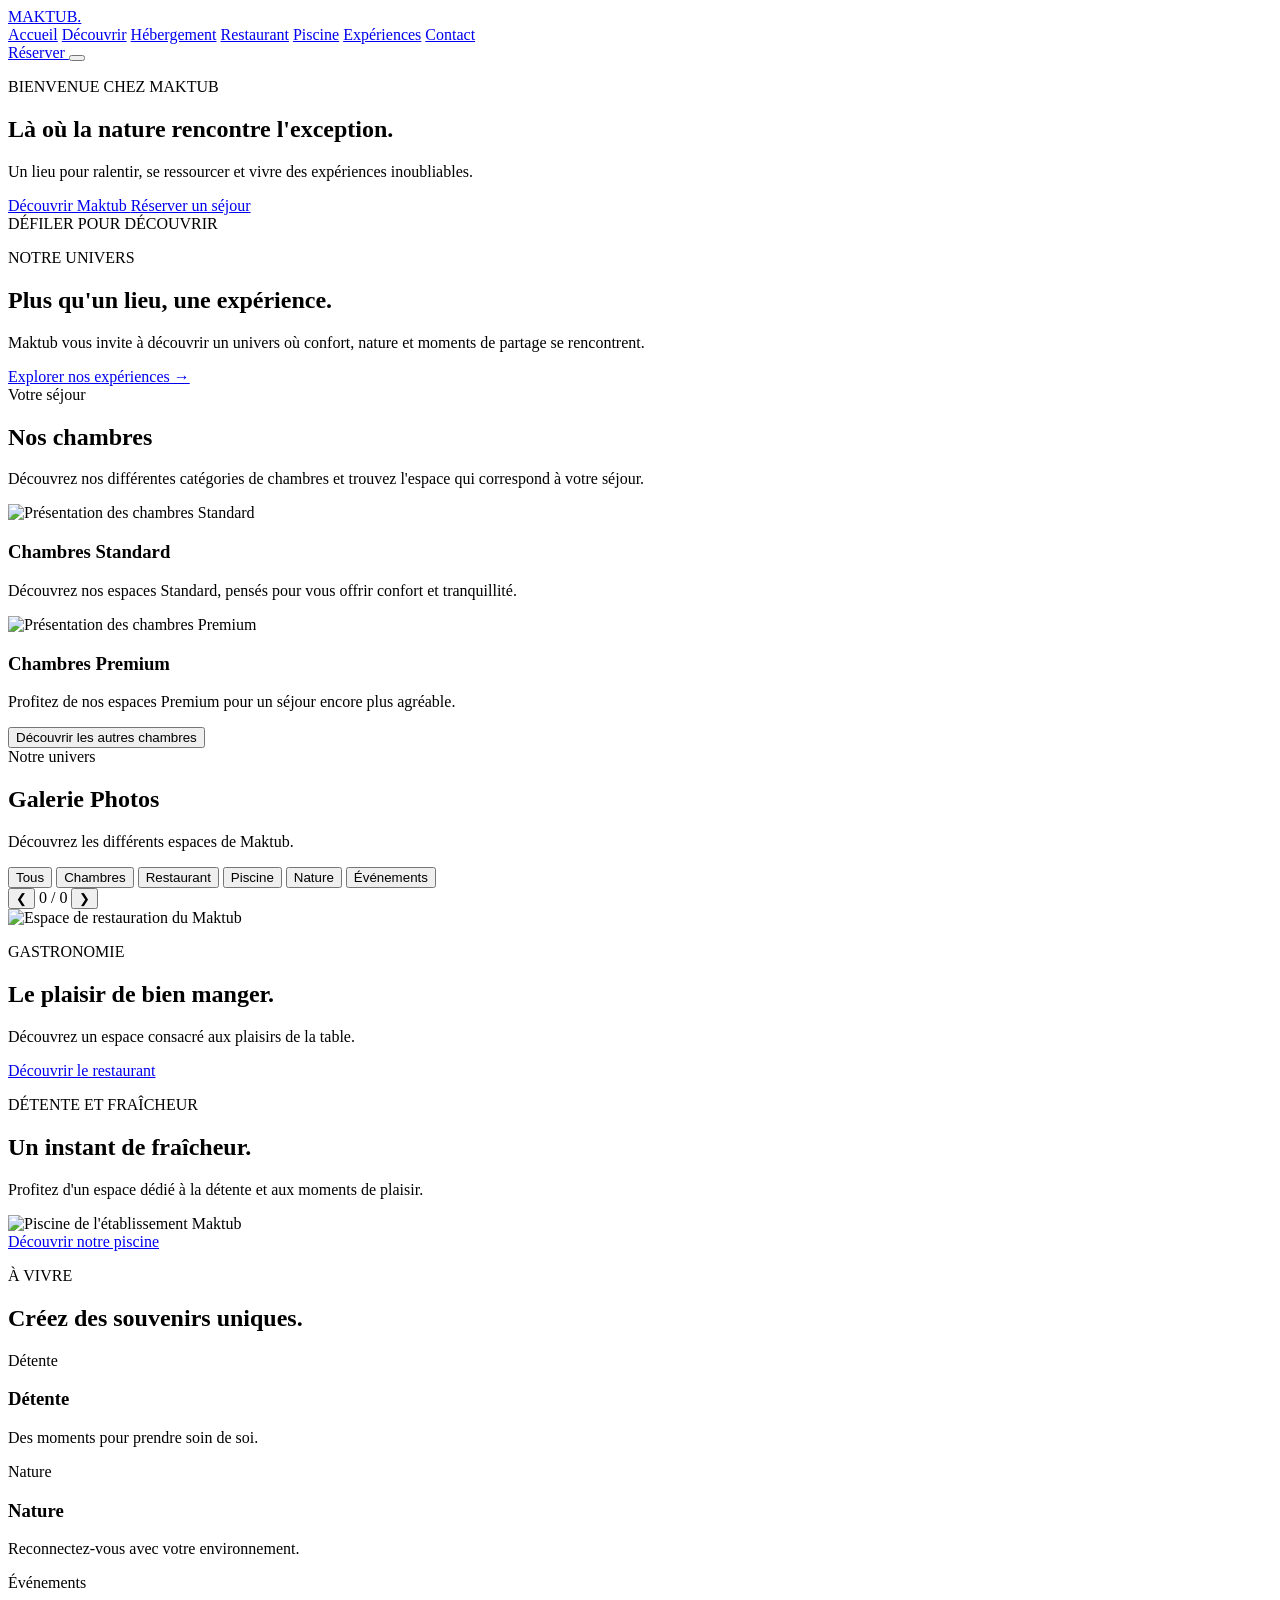
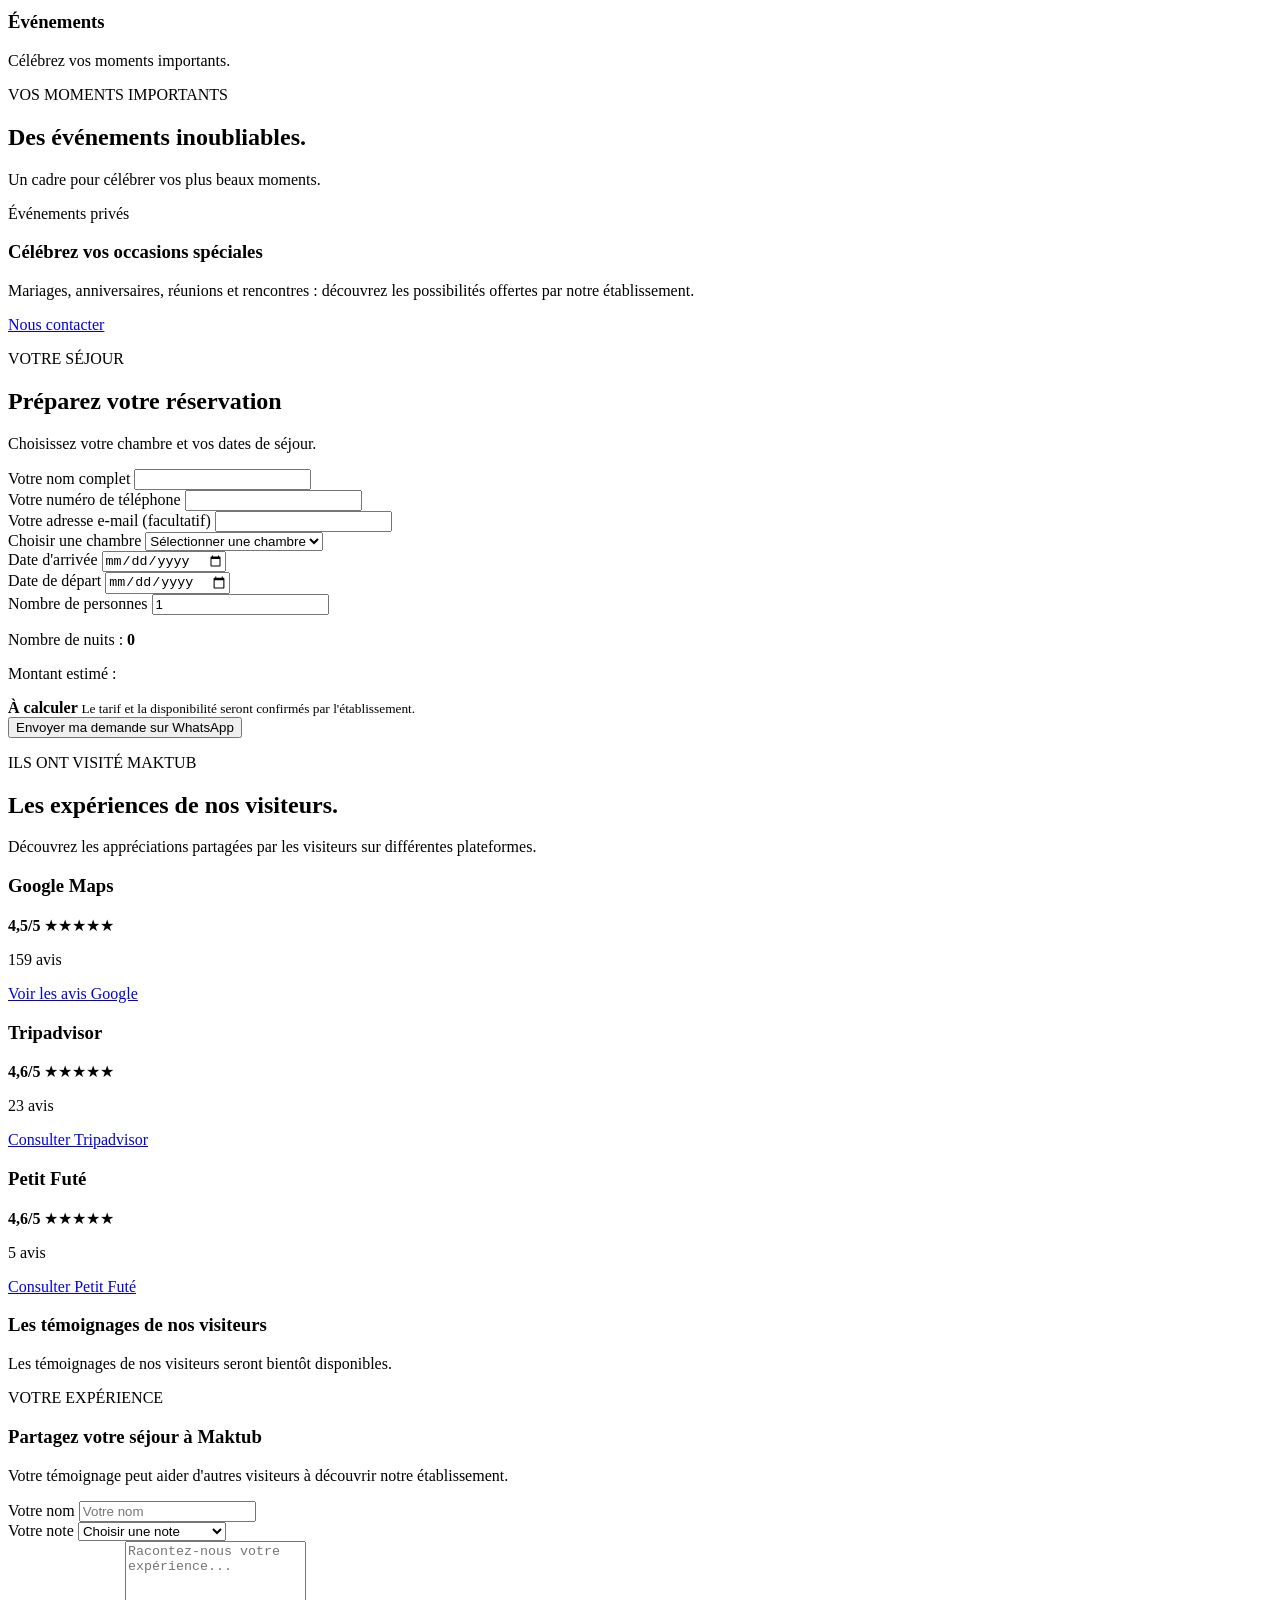
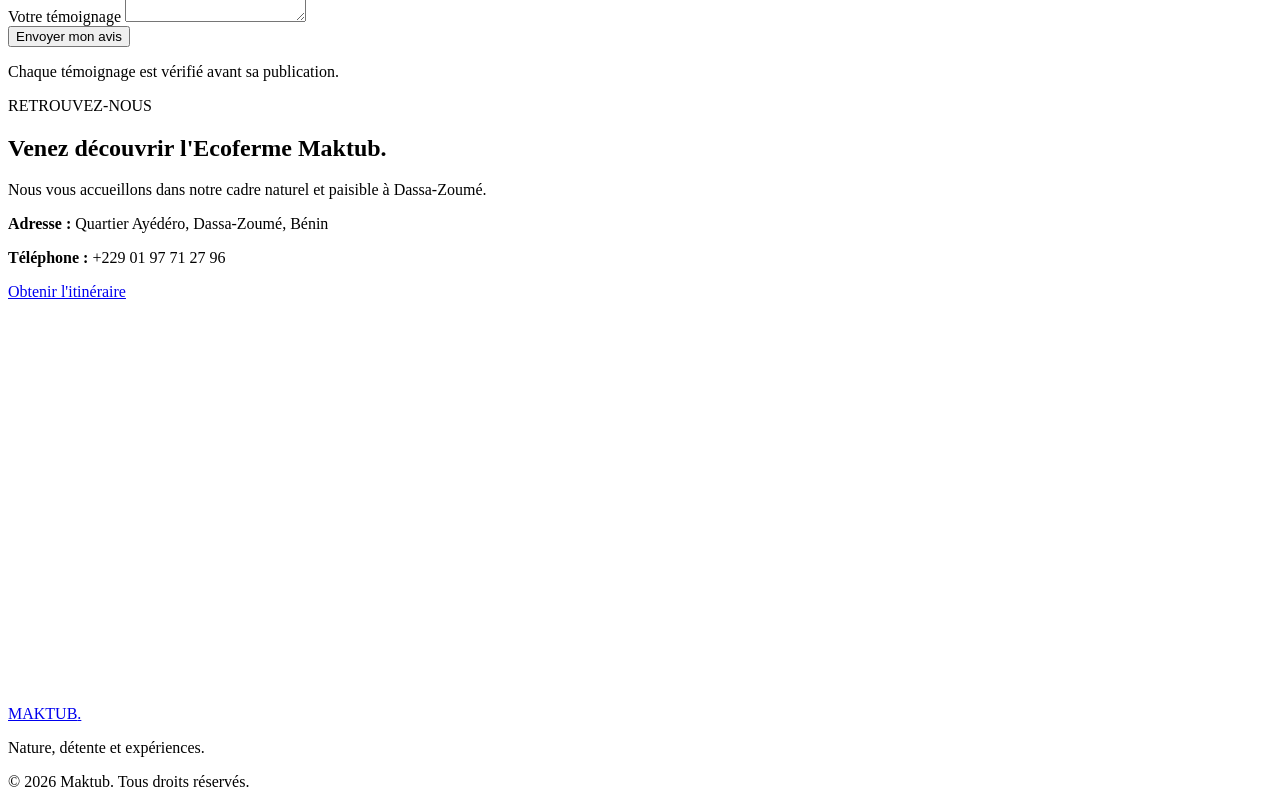
==== index.html @ 21d33691 "Add files via upload" ====
<!DOCTYPE html>
<html lang="fr">

<head>
  <meta charset="UTF-8">
  <meta name="viewport" content="width=device-width, initial-scale=1.0">
  <meta name="google-site-verification" content="osPnEaecvR5j8atf2wfzJlRC3QeCz09zNyKlK0pbpIU" />

   
<meta name="description" content="Découvrez Ecoferme Maktub chez Armand à Dassa-Zoumè au Bénin. Un lieu de nature, de détente et d'expériences.">


  <meta name="theme-color" content="#10251d">

  <meta name="robots" content="index, follow">

  
<title>Ecoferme Maktub chez Armand à Dassa-Zoumè | Nature et détente</title>


  <!-- GOOGLE FONTS -->

  <link rel="preconnect" href="https://fonts.googleapis.com">
  <link rel="preconnect" href="https://fonts.gstatic.com" crossorigin>

  <link
    href="https://fonts.googleapis.com/css2?family=DM+Sans:wght@400;500;600;700&family=Playfair+Display:wght@400;500;600;700&display=swap"
    rel="stylesheet"
  >

  <!-- CSS -->

  <link rel="stylesheet" href="css/style.css">

</head>

<body>

  <!-- =====================================
       HEADER
  ====================================== -->

  <header class="header">

    <div class="container header-container">

      <a href="#accueil" class="logo" aria-label="Maktub, accueil">
       MAKTUB<span>.</span>
      </a>

      <nav
        class="navigation"
        id="navigation"
        aria-label="Navigation principale"
      >

        <a href="#accueil">Accueil</a>
        <a href="#decouvrir">Découvrir</a>
        <a href="#hebergement">Hébergement</a>
        <a href="#restaurant">Restaurant</a>
        <a href="#piscine">Piscine</a>
        <a href="#experiences">Expériences</a>
        <a href="#contact">Contact</a>

      </nav>

      <a href="#reservation" class="header-cta">
        Réserver
      </a>

      <button
        class="menu-toggle"
        type="button"
        aria-label="Ouvrir le menu"
        aria-expanded="false"
        aria-controls="navigation"
      >

        <span></span>
        <span></span>
        <span></span>

      </button>

    </div>

  </header>


  <!-- =====================================
       CONTENU PRINCIPAL
  ====================================== -->

  <main>

    <!-- HERO -->

    <section class="hero" id="accueil">

      <div class="hero-content">

        <p class="eyebrow">
          BIENVENUE CHEZ MAKTUB
        </p>

        <h1>
          Là où la nature
          <span>rencontre l'exception.</span>
        </h1>

        <p class="hero-description">
          Un lieu pour ralentir, se ressourcer
          et vivre des expériences inoubliables.
        </p>

        <div class="hero-actions">

          <a href="#decouvrir" class="btn btn-primary">
            Découvrir Maktub
          </a>

          <a href="#reservation" class="btn btn-outline">
            Réserver un séjour
          </a>

        </div>

      </div>

      <div class="hero-scroll">
        DÉFILER POUR DÉCOUVRIR
      </div>

    </section>


    <!-- INTRODUCTION -->

    <section class="intro section-padding" id="decouvrir">

      <div class="container intro-grid">

        <div class="section-heading">

          <p class="eyebrow">NOTRE UNIVERS</p>

          <h2>
            Plus qu'un lieu,
            <span>une expérience.</span>
          </h2>

        </div>

        <div class="intro-text">

          <p>
            Maktub vous invite à découvrir
            un univers où confort, nature
            et moments de partage se rencontrent.
          </p>

          <a href="#experiences" class="text-link">
            Explorer nos expériences →
          </a>

        </div>

      </div>

    </section>


    <!-- =====================================
         HÉBERGEMENT
    ====================================== -->

   
<section
  class="accommodation section"
  id="hebergement"
  data-module="hebergement"
>

  <div class="section-heading">

    <span class="section-subtitle">Votre séjour</span>

    <h2>Nos chambres</h2>

    <p>
      Découvrez nos différentes catégories de chambres
      et trouvez l'espace qui correspond à votre séjour.
    </p>

  </div>

  <!-- Présentation des deux catégories principales -->

  <div class="room-categories-intro">

    <article class="room-category-card">

      <img
        src="images/rooms/chambre-standard.jpg"
        alt="Présentation des chambres Standard"
        loading="lazy"
      >

      <div class="room-category-card-content">
        <h3>Chambres Standard</h3>

        <p>
          Découvrez nos espaces Standard,
          pensés pour vous offrir confort et tranquillité.
        </p>
      </div>

    </article>

    <article class="room-category-card">

      <img
        src="images/rooms/chambre-premium.jpg"
        alt="Présentation des chambres Premium"
        loading="lazy"
      >

      <div class="room-category-card-content">
        <h3>Chambres Premium</h3>

        <p>
          Profitez de nos espaces Premium
          pour un séjour encore plus agréable.
        </p>
      </div>

    </article>

  </div>

  <!-- Bouton pour découvrir les véritables chambres -->

  <div class="room-discover-action">

    <button
      type="button"
      class="room-button"
      id="discover-rooms"
    >
      Découvrir les autres chambres
    </button>

  </div>

  <!-- Catalogue des véritables chambres -->

  <div
    class="rooms-grid"
    id="rooms-container"
    hidden
  ></div>

  <!-- Détails de la chambre sélectionnée -->

  <div
    class="room-detail"
    id="room-detail"
    hidden
  >

    <button
      type="button"
      class="detail-close"
      id="close-room-detail"
      aria-label="Fermer les détails de la chambre"
    >
      Fermer ✕
    </button>

    <div id="room-detail-content"></div>

  </div>

</section>

    <!-- =====================================
         GALERIE
    ====================================== -->

    <section
      class="gallery-section"
      id="galerie"
      data-module="galerie"
    >

      <div class="section-heading">

        <span class="section-subtitle">Notre univers</span>

        <h2>Galerie Photos</h2>

        <p>
          Découvrez les différents espaces de Maktub.
        </p>

      </div>

      <!-- Filtres -->

      <div
        class="gallery-filters"
        id="gallery-filters"
        aria-label="Filtrer les photos"
      >

        <button
          type="button"
          class="filter-button active"
          data-filter="Tous"
          aria-pressed="true"
        >
          Tous
        </button>

        <button
          type="button"
          class="filter-button"
          data-filter="Hébergement"
          aria-pressed="false"
        >
          Chambres
        </button>

        <button
          type="button"
          class="filter-button"
          data-filter="Restaurant"
          aria-pressed="false"
        >
          Restaurant
        </button>

        <button
          type="button"
          class="filter-button"
          data-filter="Piscine"
          aria-pressed="false"
        >
          Piscine
        </button>

        <button
          type="button"
          class="filter-button"
          data-filter="Nature"
          aria-pressed="false"
        >
          Nature
        </button>

        <button
          type="button"
          class="filter-button"
          data-filter="Événements"
          aria-pressed="false"
        >
          Événements
        </button>

      </div>

      <!-- Navigation de la galerie -->

      <div class="gallery-navigation">

        <button
          type="button"
          id="gallery-prev"
          aria-label="Photos précédentes"
        >
          &#10094;
        </button>

        <span id="gallery-counter" aria-live="polite">
          0 / 0
        </span>

        <button
          type="button"
          id="gallery-next"
          aria-label="Photos suivantes"
        >
          &#10095;
        </button>

      </div>

      <!-- Photos générées par JavaScript -->

      <div
        class="gallery-grid"
        id="gallery-container"
      ></div>

    </section>


    <!-- =====================================
         LIGHTBOX
    ====================================== -->

    <div
      class="gallery-lightbox"
      id="gallery-lightbox"
      role="dialog"
      aria-modal="true"
      aria-label="Agrandissement de la photo"
      hidden
    >

      <button
        type="button"
        class="lightbox-close"
        id="lightbox-close"
        aria-label="Fermer"
      >
        &times;
      </button>

      <button
        type="button"
        class="lightbox-arrow previous"
        id="lightbox-prev"
        aria-label="Photo précédente"
      >
        &#10094;
      </button>

      <img
        id="lightbox-image"
        src=""
        alt=""
      >

      <button
        type="button"
        class="lightbox-arrow next"
        id="lightbox-next"
        aria-label="Photo suivante"
      >
        &#10095;
      </button>

      <p id="lightbox-counter" aria-live="polite"></p>

    </div>


    <!-- =====================================
         RESTAURANT
    ====================================== -->

    
<section
  class="restaurant-section section-padding"
  id="restaurant"
  data-module="restaurant"
>
  <div class="container restaurant-grid">

    <div class="restaurant-visual">
      <img
        src="images/gallery/restaurant.jpg"
        alt="Espace de restauration du Maktub"
        loading="lazy"
      >
    </div>

    <div class="restaurant-content">

      <p class="eyebrow">GASTRONOMIE</p>

      <h2>
        Le plaisir
        <span>de bien manger.</span>
      </h2>

      <p>
        Découvrez un espace consacré
        aux plaisirs de la table.
      </p>

      <a href="restaurant.html" class="btn btn-primary">
  Découvrir le restaurant
</a>

    </div>

  </div>
</section>


    <!-- =====================================
         PISCINE
    ====================================== -->


<section
  class="pool-section section-padding"
  id="piscine"
  data-module="piscine"
>

  <div class="container">

    <div class="pool-header">

      <p class="eyebrow">DÉTENTE ET FRAÎCHEUR</p>

      <h2>
        Un instant de
        <span>fraîcheur.</span>
      </h2>

      <p>
        Profitez d'un espace dédié à la détente
        et aux moments de plaisir.
      </p>

    </div>

    <div class="pool-gallery">

      <div class="pool-main-image">
        <!--images piscine-->
        <img
          src=""
          alt="Piscine de l'établissement Maktub"
          loading="lazy"
        >
      </div>

      <!-- Les prochaines photos seront ajoutées ici -->

    </div>

    <div class="pool-footer">

      <a href="#piscine" class="btn btn-primary" id="open-pool-gallery">
  Découvrir notre piscine
</a>

    </div>

  </div>

</section>

    <!-- =====================================
         EXPÉRIENCES
    ====================================== -->

    <section
      class="experiences-section section-padding"
      id="experiences"
      data-module="experiences"
    >

      <div class="container">

        <div class="section-heading center">

          <p class="eyebrow">À VIVRE</p>

          <h2>
            Créez des souvenirs
            <span>uniques.</span>
          </h2>

        </div>

        <div class="experience-grid">

          <article class="experience-card">

            <div class="image-placeholder">
              Détente
            </div>

            <h3>Détente</h3>

            <p>
              Des moments pour prendre soin de soi.
            </p>

          </article>

          <article class="experience-card">

            <div class="image-placeholder">
              Nature
            </div>

            <h3>Nature</h3>

            <p>
              Reconnectez-vous avec votre environnement.
            </p>

          </article>

          <article class="experience-card">

            <div class="image-placeholder">
              Événements
            </div>

            <h3>Événements</h3>

            <p>
              Célébrez vos moments importants.
            </p>

          </article>

        </div>

      </div>

    </section>


    <!-- =====================================
         ÉVÉNEMENTS
    ====================================== -->

    <section
      class="events-section section-padding"
      id="evenements"
      data-module="evenements"
    >

      <div class="container">

        <div class="section-heading center">

          <p class="eyebrow">VOS MOMENTS IMPORTANTS</p>

          <h2>
            Des événements
            <span>inoubliables.</span>
          </h2>

          <p>
            Un cadre pour célébrer vos plus beaux moments.
          </p>

        </div>

        <div class="events-content">

          <div class="image-placeholder">
            Événements privés
          </div>

          <div>

            <h3>Célébrez vos occasions spéciales</h3>

            <p>
              Mariages, anniversaires, réunions et rencontres :
              découvrez les possibilités offertes par notre établissement.
            </p>

            <a href="#contact" class="btn btn-primary">
              Nous contacter
            </a>

          </div>

        </div>

      </div>

    </section>


    <!-- =====================================
         RÉSERVATION
    ====================================== -->

    <section
      class="reservation-section section-padding"
      id="reservation"
    >

      <div class="container">

        <div class="section-heading center">

          <p class="eyebrow">VOTRE SÉJOUR</p>

          <h2>Préparez votre réservation</h2>

          <p>
            Choisissez votre chambre et vos dates de séjour.
          </p>

        </div>

        <form id="reservation-form">

          <div class="form-group">

            <label for="client-name">
              Votre nom complet
            </label>

            <input
              type="text"
              id="client-name"
              name="client-name"
              autocomplete="name"
              required
            >

          </div>

          <div class="form-group">

            <label for="client-phone">
              Votre numéro de téléphone
            </label>

            <input
              type="tel"
              id="client-phone"
              name="client-phone"
              autocomplete="tel"
              required
            >

          </div>

          <div class="form-group">

            <label for="client-email">
              Votre adresse e-mail (facultatif)
            </label>

            <input
              type="email"
              id="client-email"
              name="client-email"
              autocomplete="email"
            >

          </div>

          <div class="form-group">

            <label for="reservation-room">
              Choisir une chambre
            </label>

            <select
              id="reservation-room"
              name="reservation-room"
              required
            >

              <option value="">
                Sélectionner une chambre
              </option>

            </select>

          </div>

          <div class="reservation-dates">

            <div class="form-group">

              <label for="checkin">
                Date d'arrivée
              </label>

              <input
                type="date"
                id="checkin"
                name="checkin"
                required
              >

            </div>

            <div class="form-group">

              <label for="checkout">
                Date de départ
              </label>

              <input
                type="date"
                id="checkout"
                name="checkout"
                required
              >

            </div>

          </div>

          <div class="form-group">

            <label for="guests">
              Nombre de personnes
            </label>

            <input
              type="number"
              id="guests"
              name="guests"
              min="1"
              value="1"
              required
            >

          </div>

          <!-- RÉSUMÉ DE LA RÉSERVATION -->

          <div class="reservation-summary">

            <p>
              Nombre de nuits :
              <strong id="night-count">0</strong>
            </p>

            <p>Montant estimé :</p>

            <strong id="estimated-price">
              À calculer
            </strong>

            <small>
              Le tarif et la disponibilité seront confirmés
              par l'établissement.
            </small>

          </div>

          <button
            type="submit"
            class="reservation-submit"
          >
            Envoyer ma demande sur WhatsApp
          </button>

          <p
            id="reservation-message"
            role="status"
            aria-live="polite"
          ></p>

        </form>

      </div>

    </section>
    
<!-- =====================================
     AVIS DES VISITEURS
===================================== -->

<section class="reviews-section section-padding" id="avis">
  <div class="container">

    <div class="reviews-heading">
      <p class="eyebrow">ILS ONT VISITÉ MAKTUB</p>

      <h2>
        Les expériences de
        <span>nos visiteurs.</span>
      </h2>

      <p>
        Découvrez les appréciations partagées
        par les visiteurs sur différentes plateformes.
      </p>
    </div>

    <div class="reviews-platforms">

      <!-- GOOGLE MAPS -->
      <article class="review-platform">
        <h3>Google Maps</h3>

        <p class="review-rating">
          <strong>4,5/5</strong>
          <span>★★★★★</span>
        </p>

        <p>159 avis</p>

        <a
          href="https://maps.app.goo.gl/PZ7i32juDGCj7pwt6"
          target="_blank"
          rel="noopener noreferrer"
          class="review-link"
        >
          Voir les avis Google
        </a>
      </article>

      <!-- TRIPADVISOR -->
      <article class="review-platform">
        <h3>Tripadvisor</h3>

        <p class="review-rating">
          <strong>4,6/5</strong>
          <span>★★★★★</span>
        </p>

        <p>23 avis</p>

        <a
          href="https://www.tripadvisor.com/"
          target="_blank"
          rel="noopener noreferrer"
          class="review-link"
        >
          Consulter Tripadvisor
        </a>
      </article>

      <!-- PETIT FUTE -->
      <article class="review-platform">
        <h3>Petit Futé</h3>

        <p class="review-rating">
          <strong>4,6/5</strong>
          <span>★★★★★</span>
        </p>

        <p>5 avis</p>

        <a
          href="https://www.petitfute.com/"
          target="_blank"
          rel="noopener noreferrer"
          class="review-link"
        >
          Consulter Petit Futé
        </a>
      </article>

    </div>
        <!-- TÉMOIGNAGES APPROUVÉS -->
    <div class="approved-reviews-section">
      
      <h3>Les témoignages de nos visiteurs</h3>
      
      <div id="approved-reviews">
        <p class="reviews-empty">
          Les témoignages de nos visiteurs seront bientôt disponibles.
        </p>
      </div>
    </div>

  </div>
</section>

<!-- FORMULAIRE DE DEPOT D'AVIS -->

<div class="review-form-wrapper">

  <div class="review-form-heading">
    <p class="eyebrow">VOTRE EXPÉRIENCE</p>

    <h3>Partagez votre séjour à Maktub</h3>

    <p>
      Votre témoignage peut aider d'autres visiteurs
      à découvrir notre établissement.
    </p>
  </div>

  <!--
    Formulaire d'avis : envoyé par Formspree (service gratuit).
    À FAIRE : remplacer VOTRE_ID par l'identifiant donné par Formspree.
    Exemple : https://formspree.io/f/abcdwxyz
  -->

  <form
    id="review-form"
    action="https://formspree.io/f/VOTRE_ID"
    method="POST"
  >

    <input
      type="hidden"
      name="_subject"
      value="Nouvel avis client - Ecoferme Maktub"
    >

    <!-- Champ piège contre les robots : doit rester vide -->
    <p hidden>
      <label>
        Ne remplissez pas ce champ :
        <input name="_gotcha" tabindex="-1" autocomplete="off">
      </label>
    </p>

    <div class="review-form-group">
      <label for="review-name">Votre nom</label>
      <input
        type="text"
        id="review-name"
        name="nom"
        placeholder="Votre nom"
        required
      >
    </div>

    <div class="review-form-group">
      <label for="review-rating">Votre note</label>
      <select id="review-rating" name="note" required>
        <option value="">Choisir une note</option>
        <option value="5">5 étoiles — Excellent</option>
        <option value="4">4 étoiles — Très bien</option>
        <option value="3">3 étoiles — Bien</option>
        <option value="2">2 étoiles — Moyen</option>
        <option value="1">1 étoile — Décevant</option>
      </select>
    </div>

    <div class="review-form-group">
      <label for="review-message">Votre témoignage</label>
      <textarea
        id="review-message"
        name="temoignage"
        rows="5"
        placeholder="Racontez-nous votre expérience..."
        required
      ></textarea>
    </div>

    <button type="submit" class="btn btn-primary">
      Envoyer mon avis
    </button>

    <p class="review-form-note">
      Chaque témoignage est vérifié avant sa publication.
    </p>

    <p
      class="review-form-note"
      id="review-form-message"
      role="status"
      aria-live="polite"
    ></p>

  </form>

</div>


<!------contact---->

<section class="contact-section section-padding" id="contact">
  <div class="container contact-grid">

    <div class="contact-text">
      <p class="eyebrow">RETROUVEZ-NOUS</p>

      <h2>
        Venez découvrir
        <span>l'Ecoferme Maktub.</span>
      </h2>

      <p>
        Nous vous accueillons dans notre cadre naturel
        et paisible à Dassa-Zoumé.
      </p>

      <div class="contact-info">
        <p>
          <strong>Adresse :</strong>
          Quartier Ayédéro, Dassa-Zoumé, Bénin
        </p>

        <p>
          <strong>Téléphone :</strong>
          +229 01 97 71 27 96
        </p>
      </div>

      <a
        href="https://www.google.com/maps/dir/?api=1&destination=Ecoferme+Maktub+chez+Armand+Dassa-Zoume"
        target="_blank"
        rel="noopener noreferrer"
        class="btn btn-primary"
      >
        Obtenir l'itinéraire
      </a>
    </div>

    <div class="location-map">
      <iframe
        src="https://www.google.com/maps?q=Ecoferme+Maktub+chez+Armand+Dassa-Zoume&output=embed"
        width="100%"
        height="400"
        style="border:0;"
        loading="lazy"
        allowfullscreen
        referrerpolicy="no-referrer-when-downgrade"
        title="Localisation de l'Ecoferme Maktub chez Armand">
      </iframe>
    </div>

  </div>
</section>

  </main>


  <!-- =====================================
       FOOTER
  ====================================== -->

  <footer class="footer">

    <div class="container footer-container">

      <a href="#accueil" class="logo">
        MAKTUB<span>.</span>
      </a>

      <p>
        Nature, détente et expériences.
      </p>

      <p class="copyright">
        © 2026 Maktub. Tous droits réservés.
      </p>

    </div>

  </footer>


  <!-- =====================================
       JAVASCRIPT
  ====================================== -->

  <script src="js/config.js"></script>
  <script src="js/script.js"></script>

</body>

</html>
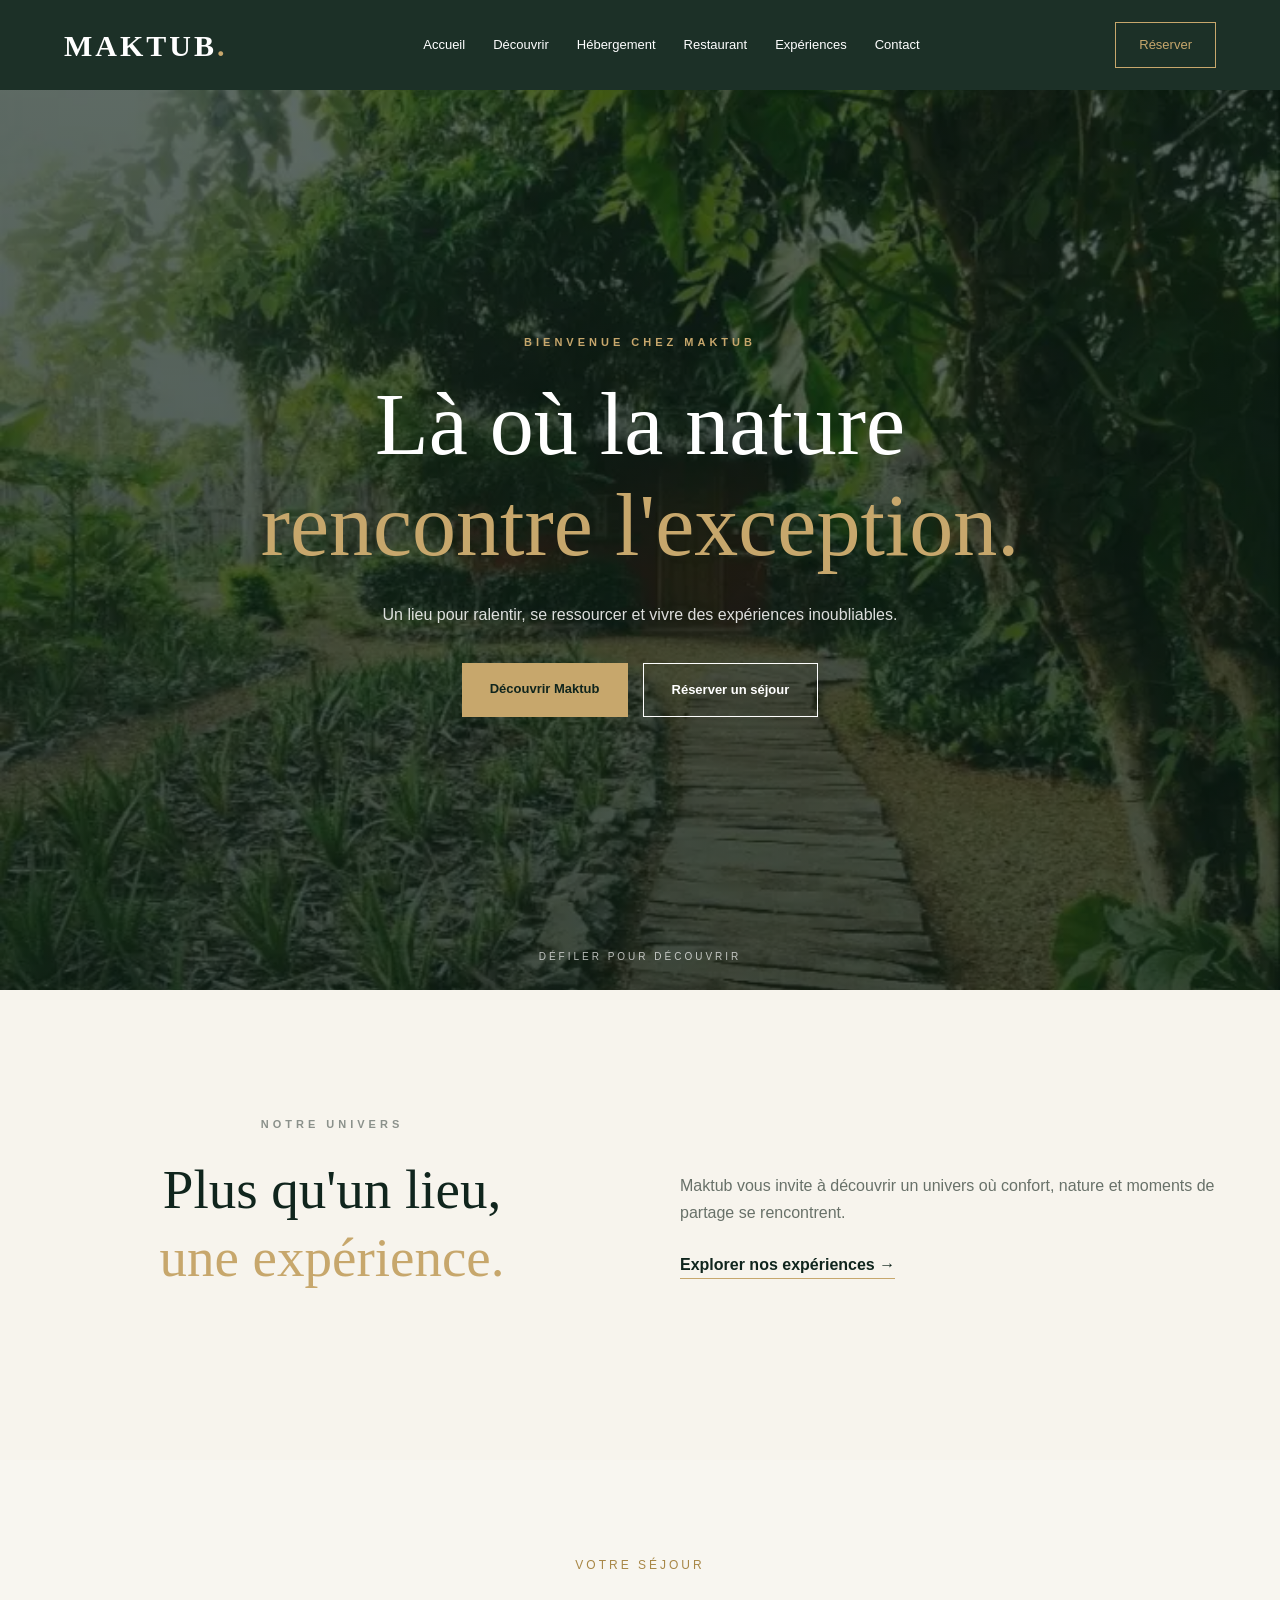
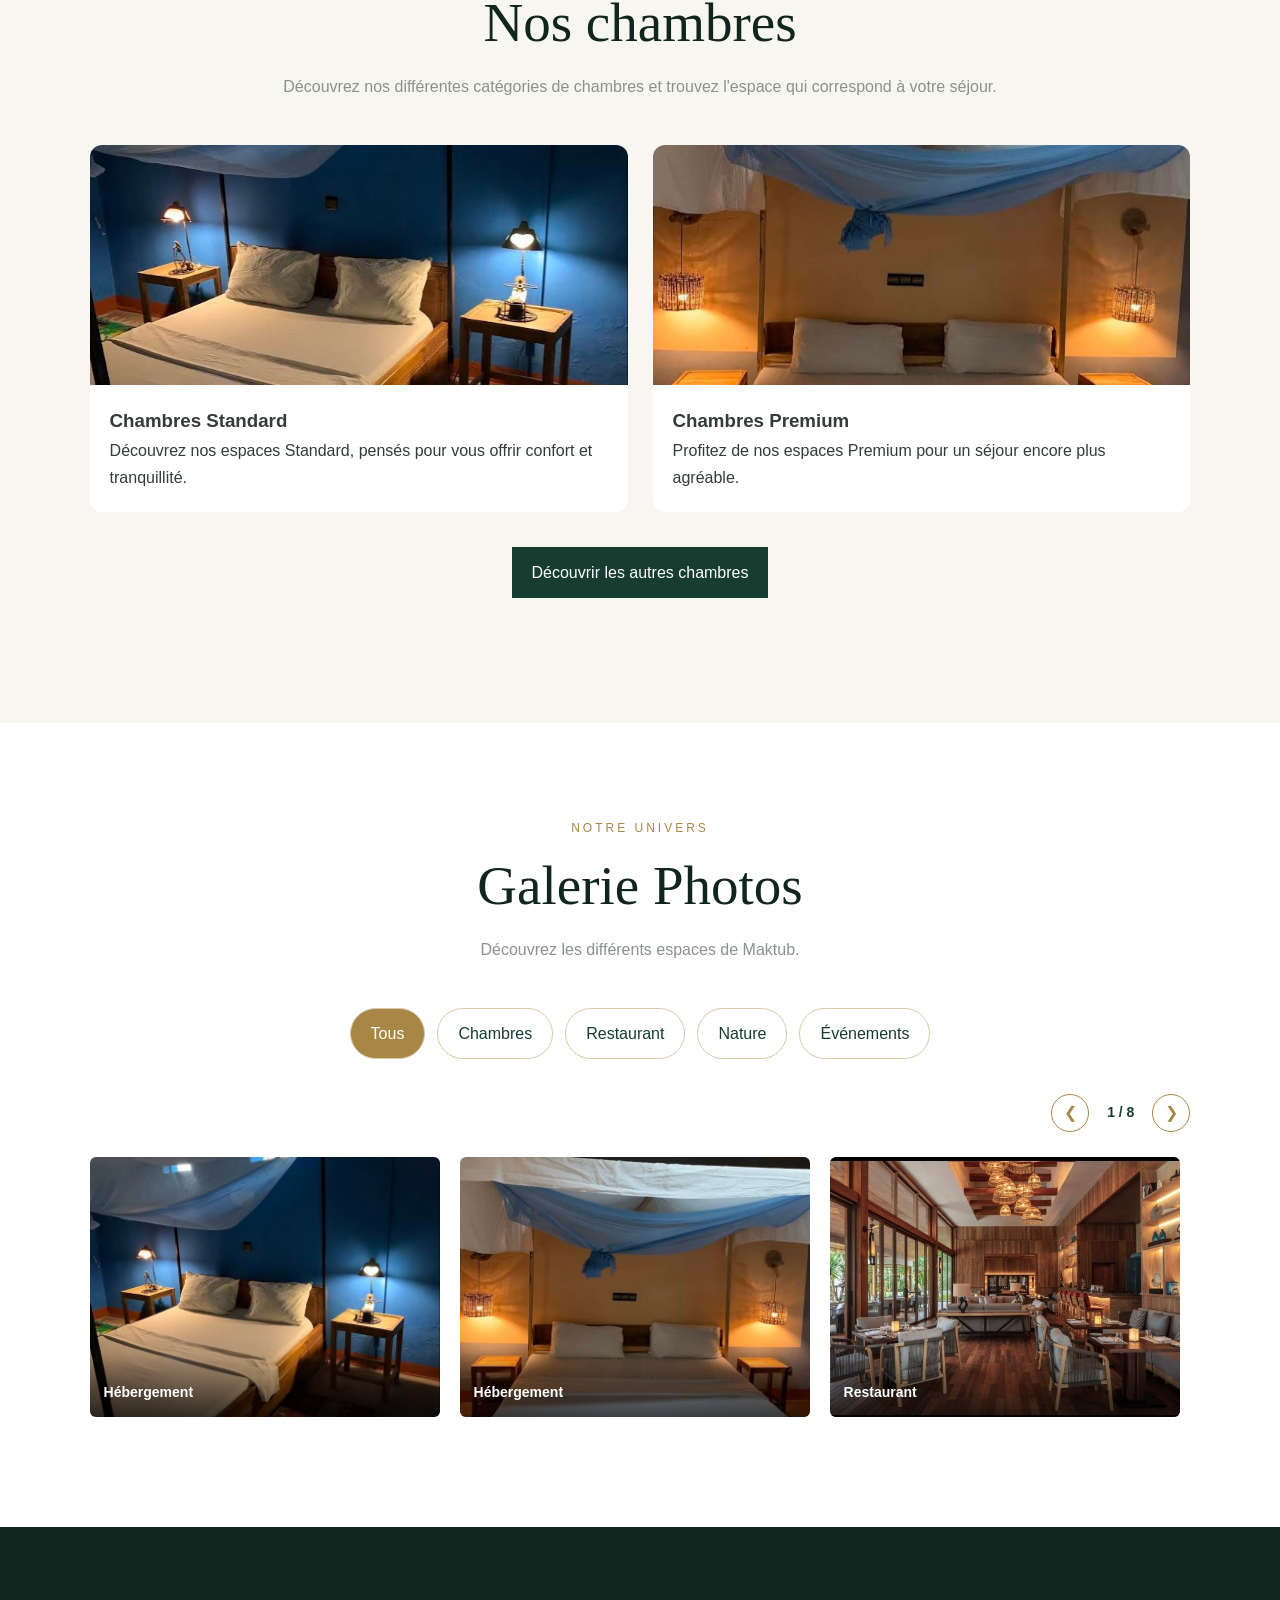
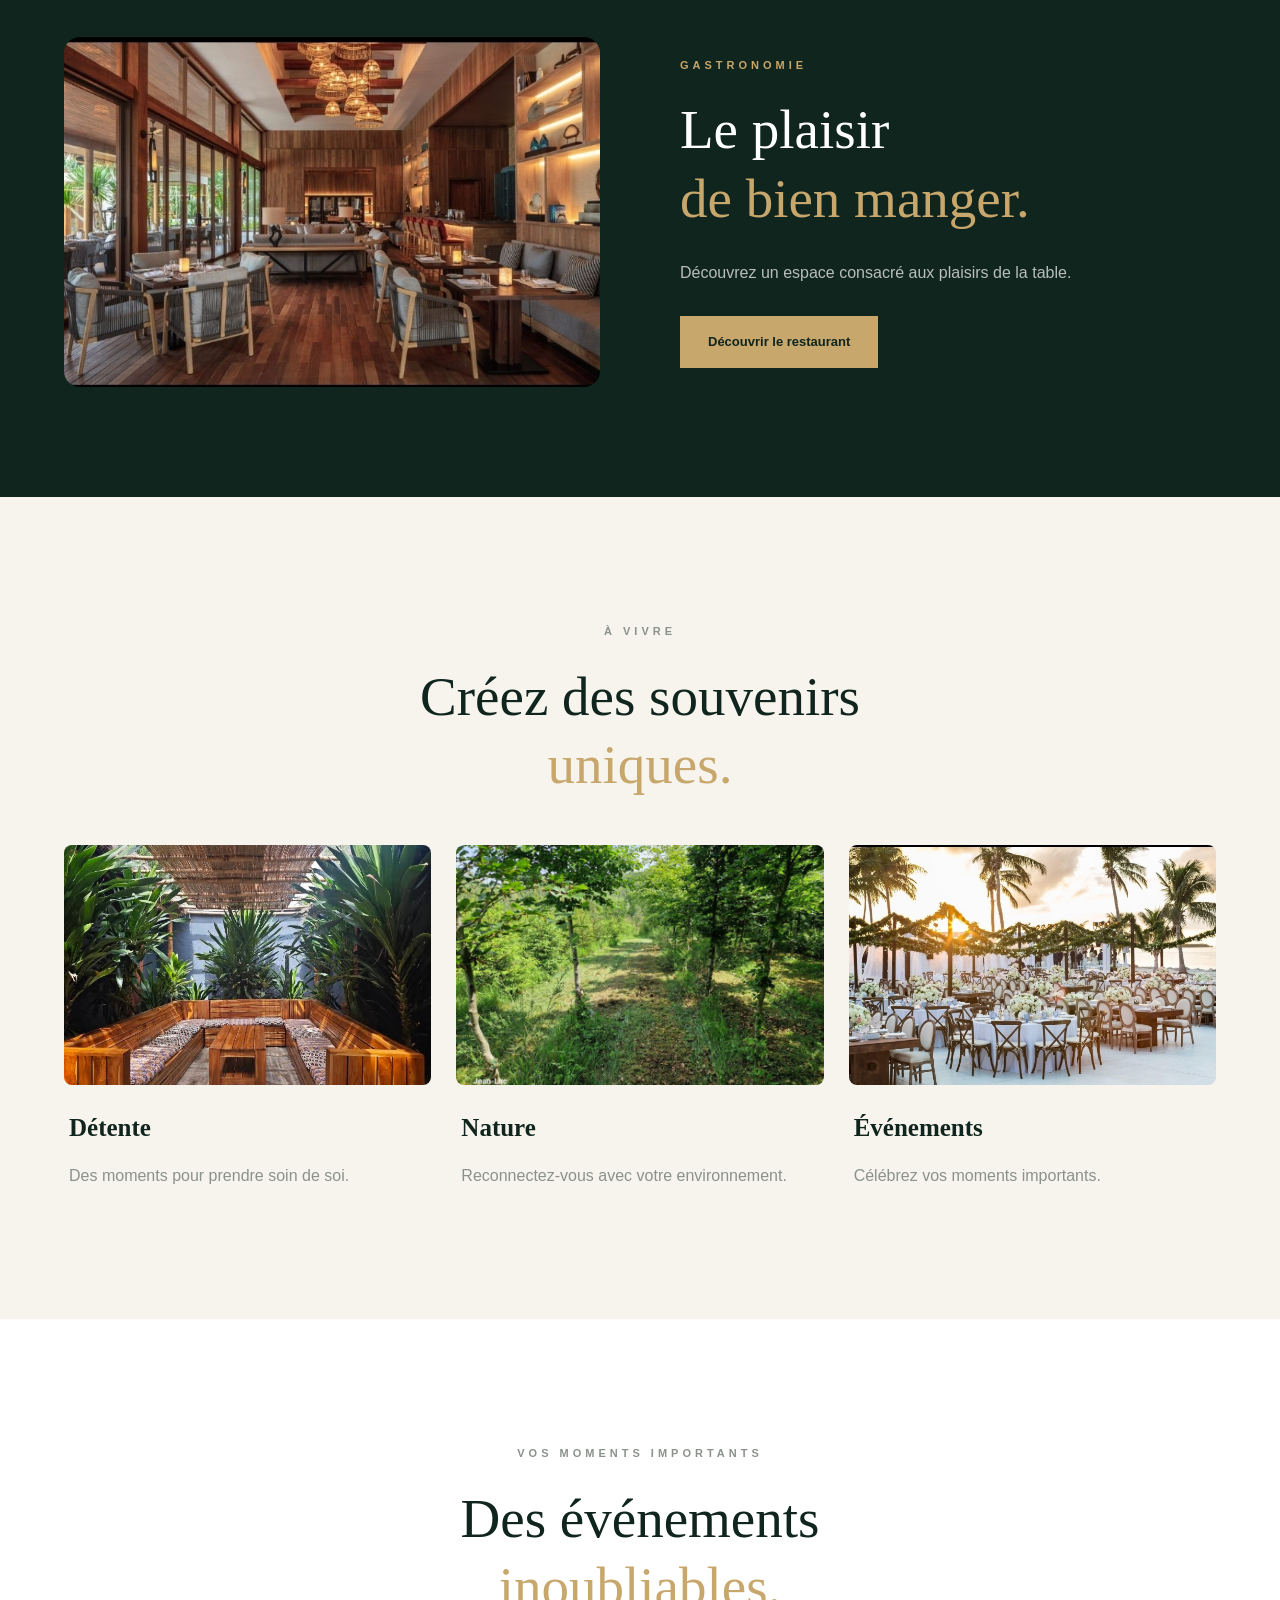
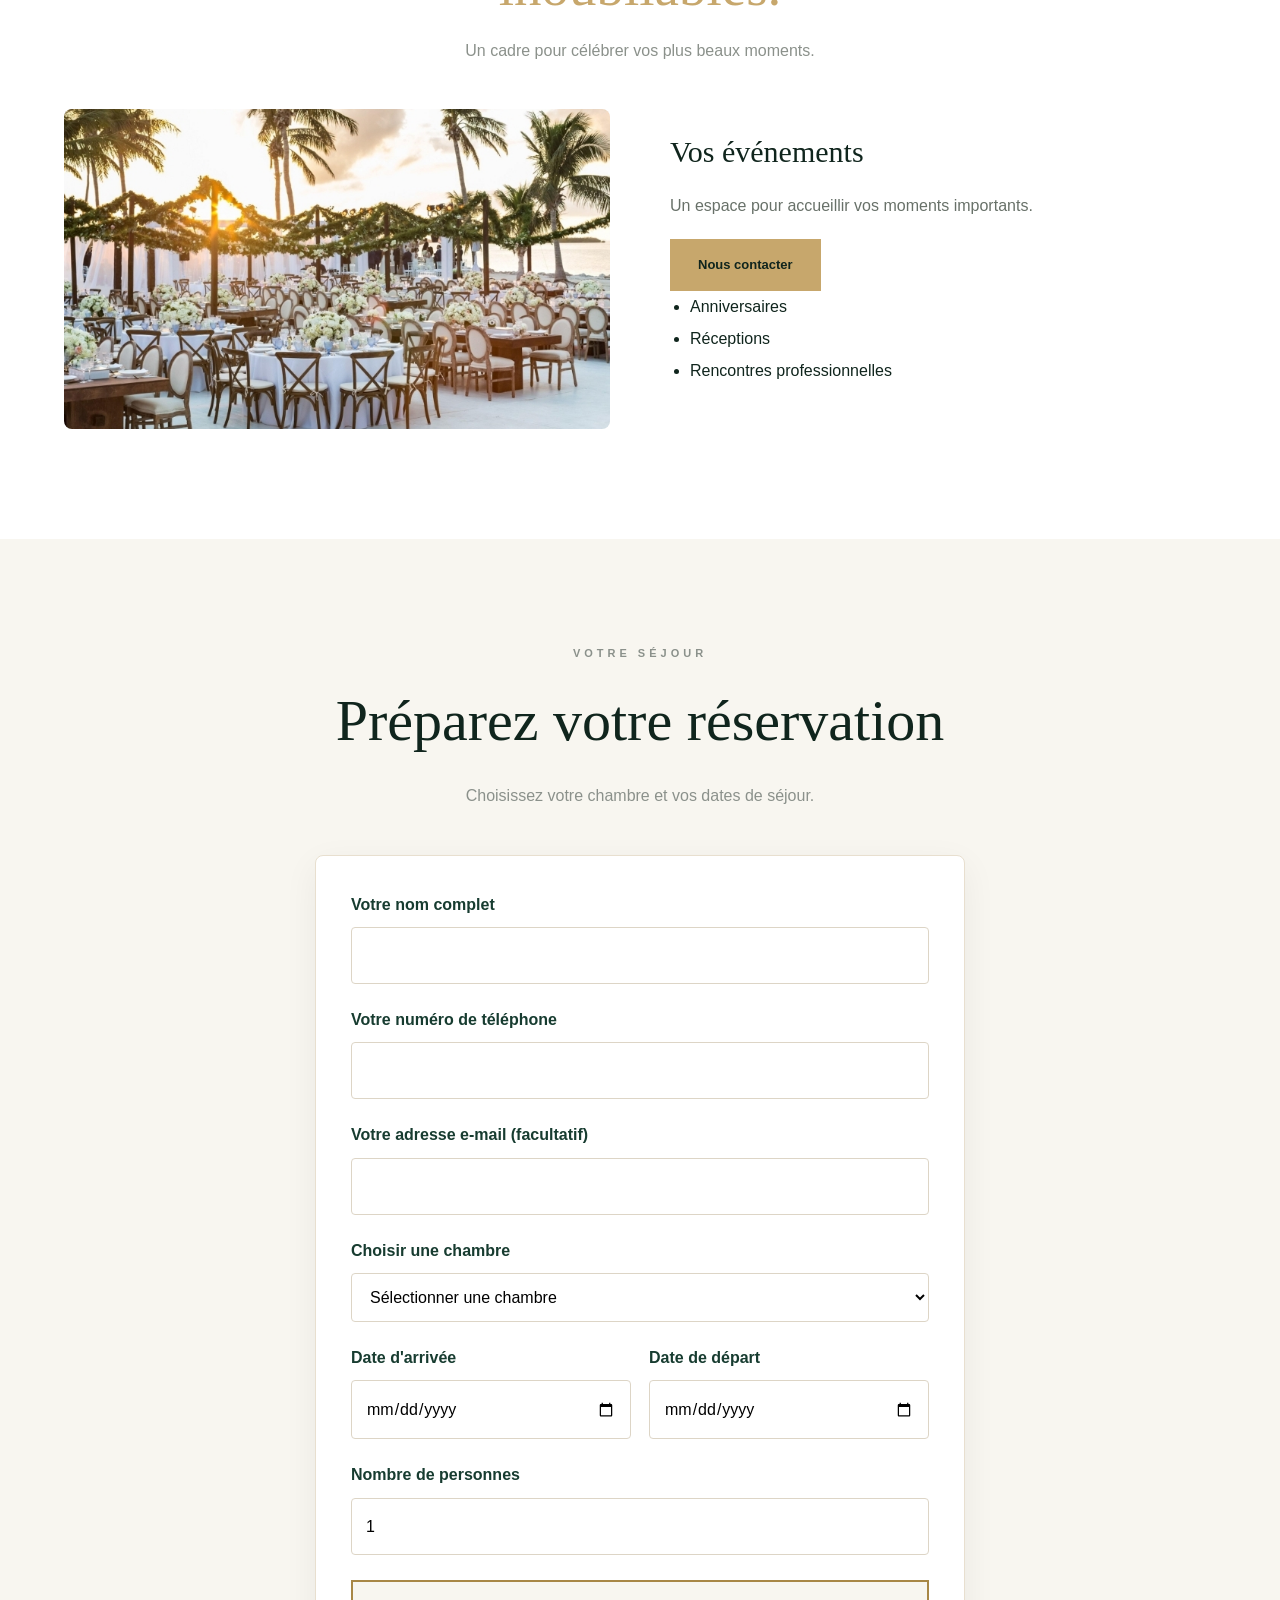
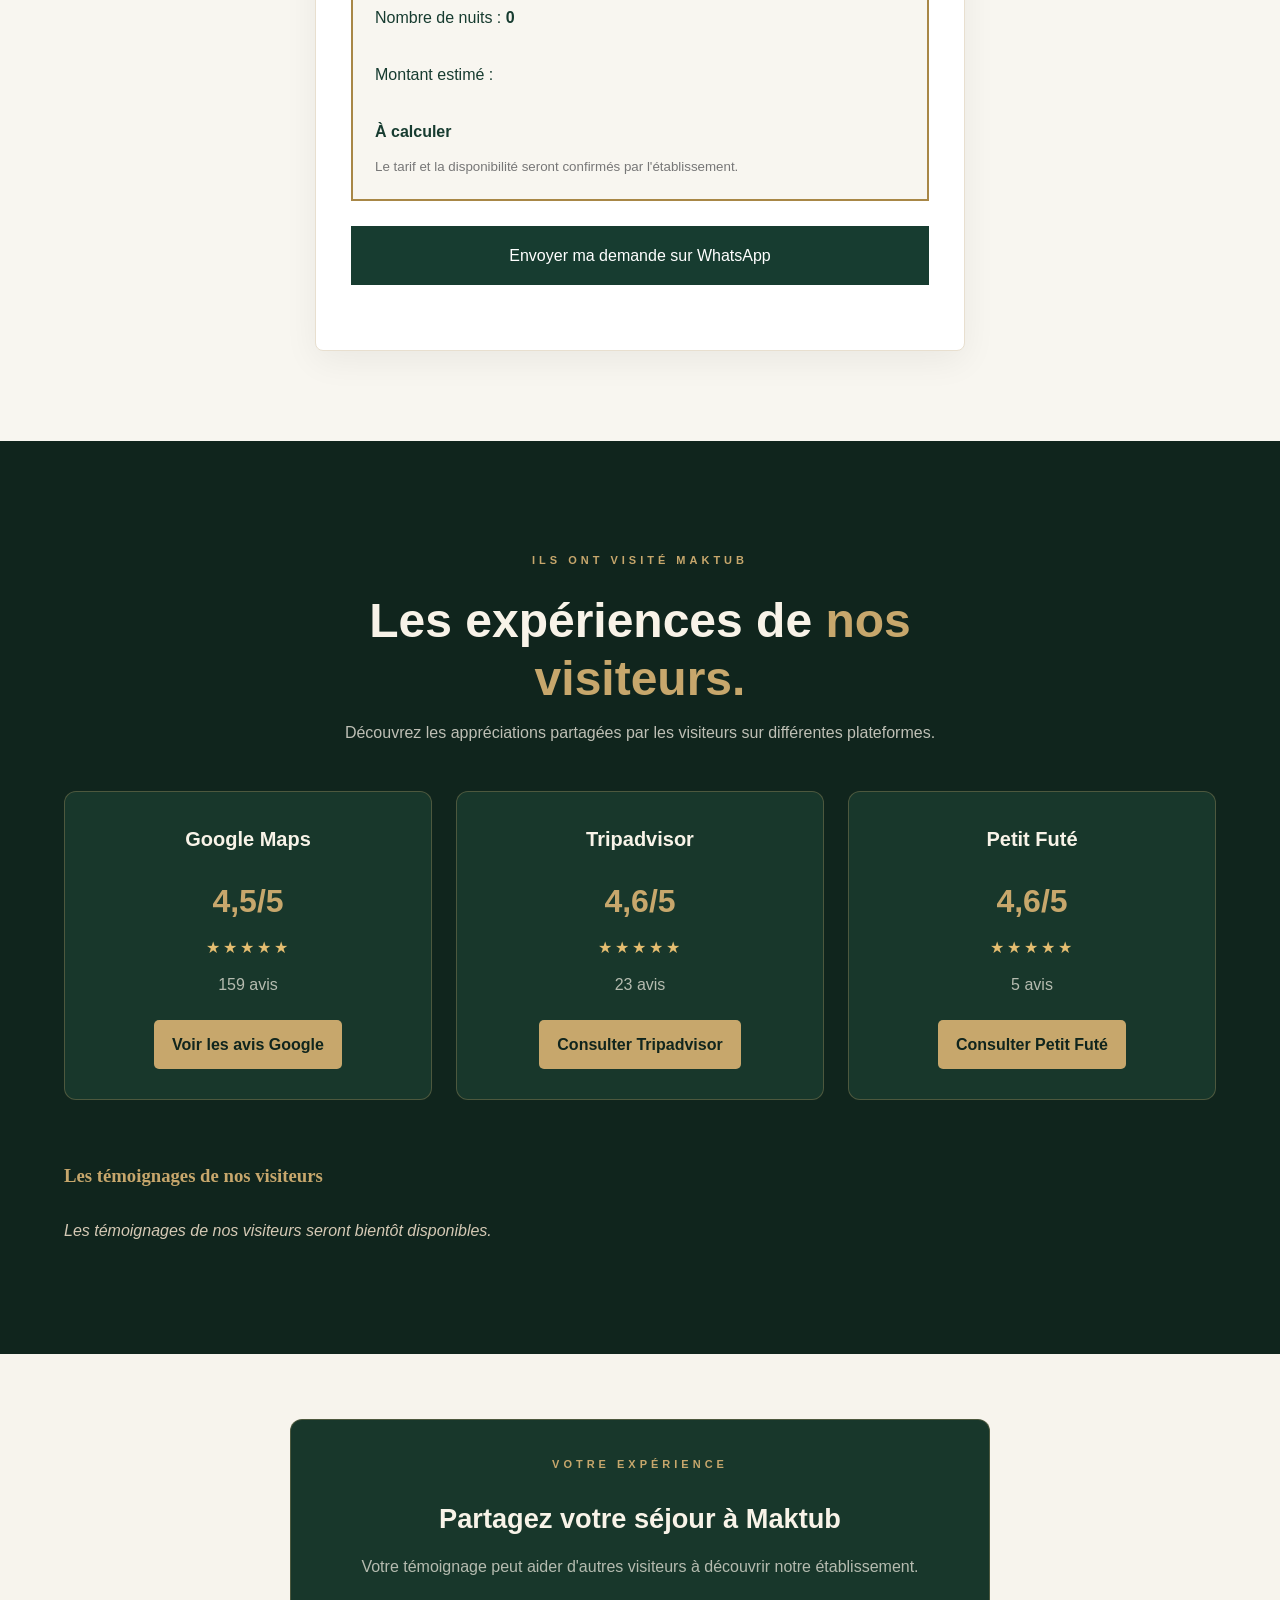
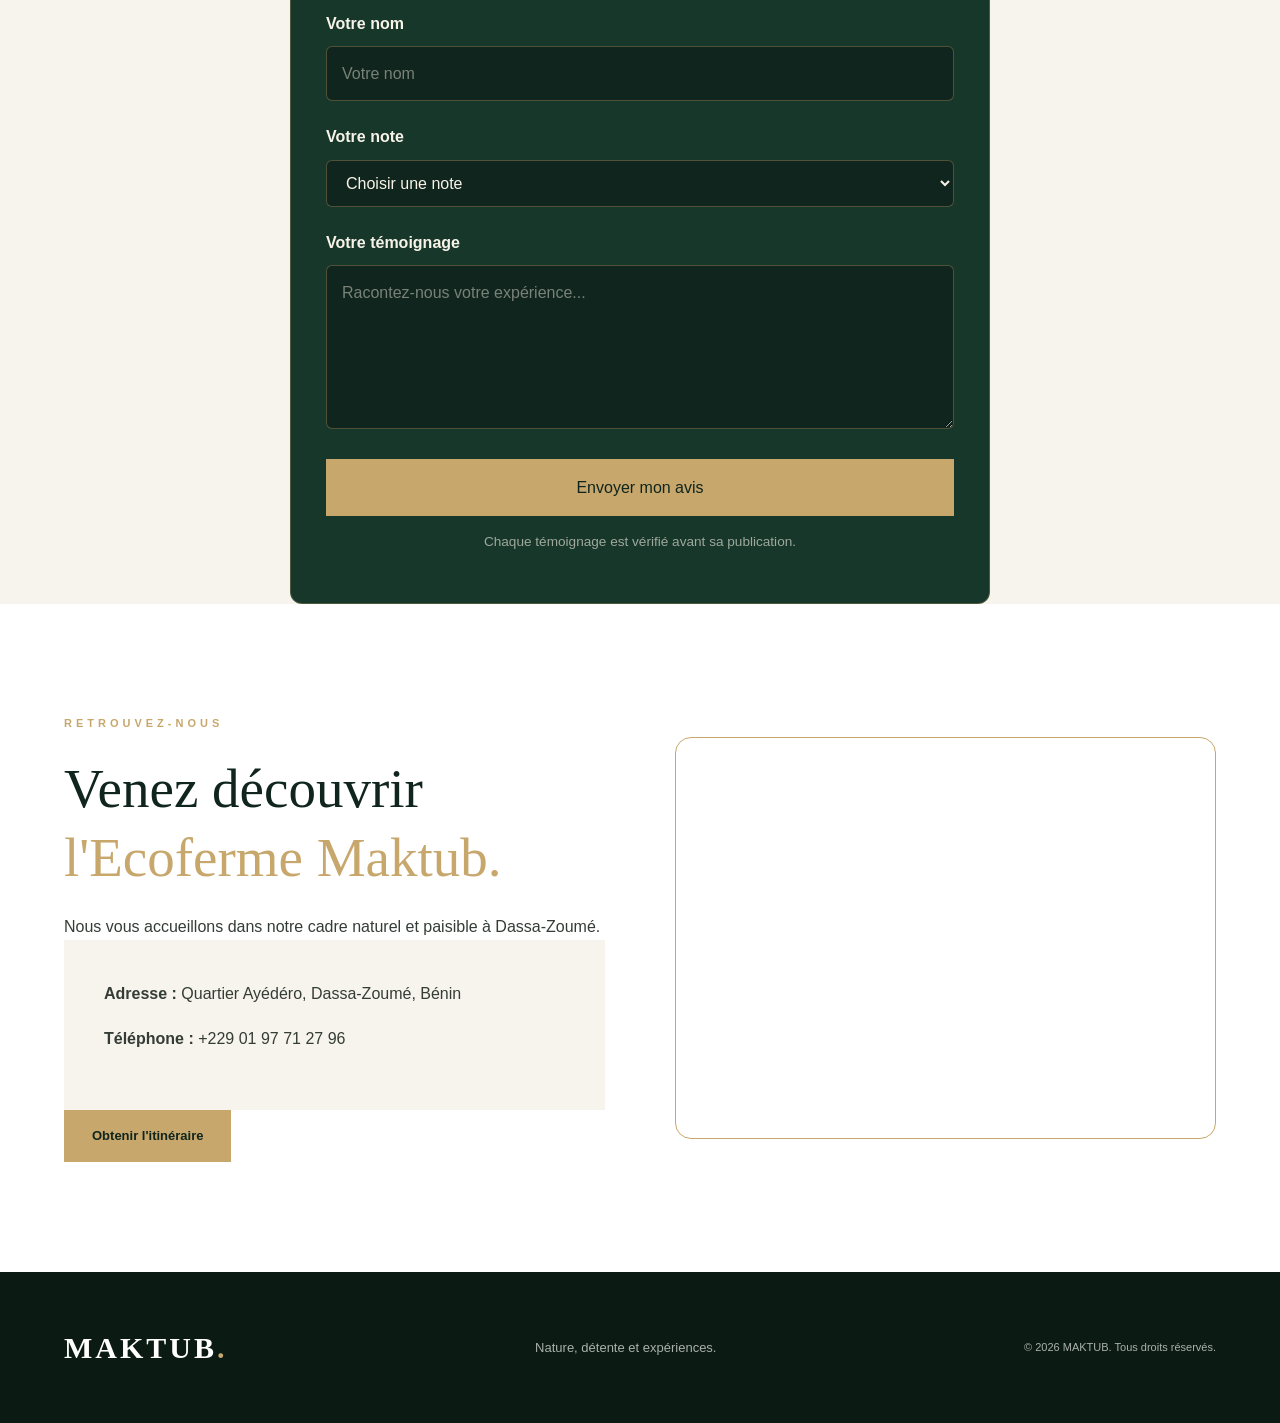
==== commit bdf82cd8: "Update index.html" ====
--- a/index.html
+++ b/index.html
@@ -5,10 +5,10 @@
 <head>
   <meta charset="UTF-8">
   <meta name="viewport" content="width=device-width, initial-scale=1.0">
-  <meta name="google-site-verification" content="osPnEaecvR5j8atf2wfzJlRC3QeCz09zNyKlK0pbpIU" />
-
+  
+<meta name="google-site-verification" content="IWHfvq8OB6_sRR-JhiAcQ8PMl-fd_I5geQe_WROr3d8" />
    
-<meta name="description" content="Découvrez Ecoferme Maktub chez Armand à Dassa-Zoumè au Bénin. Un lieu de nature, de détente et d'expériences.">
+<meta name="description" content="Découvrez Ecoferme Maktub hôtel chez Armand à Dassa-Zoumè au Bénin. Un lieu de nature, de détente et d'expériences.">
 
 
   <meta name="theme-color" content="#10251d">
@@ -16,7 +16,7 @@
   <meta name="robots" content="index, follow">
 
   
-<title>Ecoferme Maktub chez Armand à Dassa-Zoumè | Nature et détente</title>
+<title>Ecoferme Maktub hôtel chez Armand à Dassa-Zoumè | Nature et détente</title>
 
 
   <!-- GOOGLE FONTS -->
--- a/css/style.css
+++ b/css/style.css
@@ -0,0 +1,2057 @@
+
+/* =========================================
+   MAKTUB — FEUILLE DE STYLE PRINCIPALE
+   Version nettoyée et responsive
+========================================= */
+
+
+/* =========================================
+   1. VARIABLES ET BASE
+========================================= */
+
+:root {
+    --dark: #10251d;
+    --dark-soft: #18372b;
+    --gold: #c7a76c;
+    --cream: #f7f4ed;
+    --white: #ffffff;
+    --text: #343c36;
+    --muted: #8b918b;
+
+    --font-title: 'Playfair Display', serif;
+    --font-body: 'DM Sans', sans-serif;
+
+    --container-width: 1400px;
+}
+
+* {
+    margin: 0;
+    padding: 0;
+    box-sizing: border-box;
+}
+
+html {
+    scroll-behavior: smooth;
+    scroll-padding-top: 90px;
+}
+
+body {
+    font-family: var(--font-body);
+    color: var(--text);
+    background: var(--cream);
+    line-height: 1.7;
+}
+
+img {
+    display: block;
+    max-width: 100%;
+}
+
+a {
+    color: inherit;
+    text-decoration: none;
+}
+
+button,
+input,
+select {
+    font: inherit;
+}
+
+button {
+    cursor: pointer;
+}
+
+.container {
+    width: 90%;
+    max-width: var(--container-width);
+    margin: 0 auto;
+}
+
+.section-padding {
+    padding: 110px 0;
+}
+
+
+/* =========================================
+   2. HEADER ET NAVIGATION
+========================================= */
+
+.header {
+    position: sticky;
+    top: 0;
+    z-index: 1000;
+    width: 100%;
+    background: rgba(16, 37, 29, 0.95);
+}
+
+.header-container {
+    min-height: 90px;
+    display: flex;
+    justify-content: space-between;
+    align-items: center;
+    gap: 25px;
+}
+
+.logo {
+    font-family: var(--font-title);
+    font-size: 30px;
+    font-weight: 700;
+    color: var(--white);
+    letter-spacing: 3px;
+    flex-shrink: 0;
+}
+
+.logo span {
+    color: var(--gold);
+}
+
+.navigation {
+    display: flex;
+    align-items: center;
+    gap: 28px;
+}
+
+.navigation a {
+    color: var(--white);
+    font-size: 13px;
+    transition: color 0.3s;
+}
+
+.navigation a:hover {
+    color: var(--gold);
+}
+
+.header-cta {
+    color: var(--gold);
+    border: 1px solid var(--gold);
+    padding: 11px 23px;
+    font-size: 13px;
+    transition: 0.3s;
+    flex-shrink: 0;
+}
+
+.header-cta:hover {
+    background: var(--gold);
+    color: var(--dark);
+}
+
+.menu-toggle {
+    display: none;
+    width: 35px;
+    padding: 5px;
+    background: transparent;
+    border: none;
+}
+
+.menu-toggle span {
+    display: block;
+    width: 100%;
+    height: 2px;
+    margin: 6px 0;
+    background: var(--white);
+    transition: 0.3s;
+}
+
+
+/* =========================================
+   3. HERO
+========================================= */
+
+.hero {
+    position: relative;
+    min-height: 750px;
+    height: 100svh;
+    max-height: 950px;
+
+    display: flex;
+    align-items: center;
+    justify-content: center;
+
+    padding: 100px 20px 130px;
+    text-align: center;
+    color: var(--white);
+
+    background:
+        linear-gradient(
+            rgba(10, 28, 20, 0.65),
+            rgba(10, 28, 20, 0.75)
+        ),
+        url("../images/fond.webp");
+
+    background-size: cover;
+    background-position: center;
+}
+
+.hero-content {
+    width: 100%;
+    max-width: 850px;
+}
+
+.eyebrow {
+    margin-bottom: 22px;
+    color: var(--gold);
+    font-size: 11px;
+    font-weight: 700;
+    letter-spacing: 4px;
+}
+
+.hero h1 {
+    margin-bottom: 25px;
+    font-family: var(--font-title);
+    font-size: clamp(45px, 7vw, 88px);
+    font-weight: 500;
+    line-height: 1.15;
+}
+
+.hero h1 span,
+.section-heading h2 span,
+.restaurant-content h2 span,
+.pool-content h2 span,
+.contact-grid h2 span {
+    display: block;
+    color: var(--gold);
+}
+
+.hero-description {
+    max-width: 570px;
+    margin: 0 auto 35px;
+    color: rgba(255, 255, 255, 0.85);
+}
+
+.hero-actions {
+    display: flex;
+    justify-content: center;
+    flex-wrap: wrap;
+    gap: 15px;
+}
+
+.btn {
+    display: inline-block;
+    padding: 15px 28px;
+    font-size: 13px;
+    font-weight: 600;
+    transition: 0.3s;
+}
+
+.btn-primary {
+    background: var(--gold);
+    color: var(--dark);
+}
+
+.btn-primary:hover {
+    background: var(--white);
+    transform: translateY(-3px);
+}
+
+.btn-outline {
+    border: 1px solid var(--white);
+    color: var(--white);
+}
+
+.btn-outline:hover {
+    background: var(--white);
+    color: var(--dark);
+}
+
+.hero-scroll {
+    position: absolute;
+    bottom: 25px;
+    left: 50%;
+    transform: translateX(-50%);
+
+    width: max-content;
+    max-width: 90%;
+
+    color: rgba(255, 255, 255, 0.7);
+    font-size: 10px;
+    letter-spacing: 3px;
+    text-align: center;
+}
+
+
+/* =========================================
+   4. TITRES DE SECTIONS
+========================================= */
+
+.center {
+    margin-bottom: 55px;
+    text-align: center;
+}
+
+.section-heading {
+    margin-bottom: 45px;
+    text-align: center;
+}
+
+.section-subtitle {
+    color: #a88746;
+    text-transform: uppercase;
+    letter-spacing: 3px;
+    font-size: 12px;
+}
+
+.section-heading h2,
+.restaurant-content h2,
+.pool-content h2,
+.contact-grid h2 {
+    color: var(--dark);
+    font-family: var(--font-title);
+    font-size: clamp(36px, 5vw, 55px);
+    font-weight: 500;
+    line-height: 1.25;
+}
+
+.section-heading h2 {
+    margin: 12px 0;
+}
+
+.section-heading p,
+.center > p:last-child {
+    margin-top: 15px;
+    color: var(--muted);
+}
+
+
+/* =========================================
+   5. INTRODUCTION
+========================================= */
+
+.intro {
+    background: var(--cream);
+}
+
+.intro-grid {
+    display: grid;
+    grid-template-columns: 1fr 1fr;
+    align-items: center;
+    gap: 80px;
+}
+
+.intro-text p {
+    margin-bottom: 25px;
+    color: #687169;
+    font-size: 16px;
+}
+
+.text-link {
+    padding-bottom: 5px;
+    color: var(--dark);
+    font-weight: 700;
+    border-bottom: 1px solid var(--gold);
+}
+
+
+/* =========================================
+   6. IMAGE DE REMPLACEMENT
+========================================= */
+
+.image-placeholder {
+    min-height: 280px;
+    display: flex;
+    align-items: center;
+    justify-content: center;
+
+    background: var(--dark-soft);
+    color: var(--gold);
+
+    font-family: var(--font-title);
+    font-size: 24px;
+}
+
+.experience-card h3 {
+    margin-bottom: 12px;
+    color: var(--dark);
+    font-family: var(--font-title);
+    font-size: 25px;
+}
+
+.experience-card p {
+    margin-bottom: 20px;
+    color: var(--muted);
+}
+
+
+/* =========================================
+   7. HÉBERGEMENT — CATALOGUE DES CHAMBRES
+========================================= */
+
+.accommodation {
+    padding: 90px 7%;
+    background: #f8f6f0;
+}
+
+
+/* Conteneur général des catégories */
+.rooms-grid {
+    display: flex;
+    flex-direction: column;
+    gap: 45px;
+    width: 100%;
+}
+
+/* Grille des chambres dans chaque catégorie */
+.room-category-grid {
+    display: grid;
+    grid-template-columns: repeat(2, minmax(0, 1fr));
+    gap: 25px;
+    width: 100%;
+}
+
+/* Carte de chambre */
+.room-card {
+    width: 100%;
+    min-width: 0;
+}
+
+/* Photo principale */
+.room-card > img {
+    display: block;
+    width: 100%;
+    height: 300px;
+    object-fit: cover;
+}
+
+/* Adaptation mobile */
+@media (max-width: 768px) {
+    .room-category-grid {
+        grid-template-columns: 1fr;
+    }
+
+    .room-card > img {
+        height: 240px;
+    }
+}
+
+
+/* Chaque catégorie : Standard, Premium, etc. */
+
+.room-category-group {
+    margin-bottom: 65px;
+}
+
+.room-category-heading {
+    margin-bottom: 25px;
+    padding-bottom: 15px;
+    border-bottom: 1px solid var(--gold);
+}
+
+.room-category-heading span {
+    display: block;
+    margin-bottom: 8px;
+    color: var(--gold);
+    font-size: 11px;
+    letter-spacing: 3px;
+}
+
+.room-category-heading h3 {
+    margin: 0;
+    color: var(--dark);
+    font-family: var(--font-title);
+    font-size: 30px;
+}
+
+/* Carte individuelle */
+
+.room-card {
+    min-width: 0;
+    overflow: hidden;
+    background: var(--white);
+    border-radius: 5px;
+    box-shadow: 0 8px 25px rgba(0, 0, 0, 0.07);
+    transition: transform 0.3s ease, box-shadow 0.3s ease;
+}
+
+.room-card:hover {
+    transform: translateY(-5px);
+    box-shadow: 0 14px 30px rgba(0, 0, 0, 0.12);
+}
+
+.room-card > img {
+    display: block;
+    width: 100%;
+    height: 230px;
+    object-fit: cover;
+}
+
+.room-card-content {
+    padding: 22px;
+}
+
+.room-card h3 {
+    margin-bottom: 10px;
+    color: #173c30;
+    font-family: var(--font-title);
+    font-size: 23px;
+}
+
+.room-capacity {
+    color: #777;
+    font-size: 14px;
+}
+
+.room-price {
+    margin: 15px 0;
+    color: #a88746;
+    font-size: 19px;
+    font-weight: bold;
+}
+
+.room-button {
+    display: inline-block;
+    padding: 12px 20px;
+    background: #173c30;
+    color: var(--white);
+    border: none;
+    cursor: pointer;
+    font: inherit;
+    text-decoration: none;
+    transition: background 0.3s;
+}
+
+.room-button:hover {
+    background: #a88746;
+}
+
+/* Détails de la chambre */
+
+.room-detail {
+    margin-top: 45px;
+    padding: 30px;
+    background: var(--white);
+    border: 1px solid #e7e0d2;
+}
+
+.room-detail[hidden] {
+    display: none;
+}
+
+.detail-close {
+    display: block;
+    margin-left: auto;
+    padding: 10px 16px;
+    background: var(--white);
+    color: #173c30;
+    border: 1px solid #173c30;
+    cursor: pointer;
+}
+
+.room-detail h3 {
+    margin: 20px 0;
+    color: #173c30;
+    font-family: var(--font-title);
+    font-size: 30px;
+}
+
+.room-detail h4 {
+    margin: 25px 0 12px;
+    color: var(--dark);
+    font-family: var(--font-title);
+    font-size: 20px;
+}
+
+.room-features {
+    padding-left: 20px;
+    line-height: 2;
+}
+
+
+/* =========================================
+   8. GALERIE DES CHAMBRES
+========================================= */
+
+.room-gallery {
+    width: 100%;
+    margin: 25px 0;
+}
+
+/* Grande photo principale */
+
+.room-main-image {
+    display: block;
+    width: 100%;
+    height: 420px;
+    padding: 0;
+    overflow: hidden;
+
+    background: var(--dark);
+    border: none;
+    border-radius: 10px;
+
+    cursor: zoom-in;
+}
+
+.room-main-image img {
+    display: block;
+    width: 100%;
+    height: 100%;
+    object-fit: cover;
+}
+
+/* Miniatures */
+
+.room-thumbnails {
+    display: flex;
+    gap: 12px;
+    margin-top: 15px;
+    padding: 5px 2px 12px;
+
+    overflow-x: auto;
+    overflow-y: hidden;
+
+    -webkit-overflow-scrolling: touch;
+}
+
+.room-thumbnail {
+    flex: 0 0 110px;
+    height: 85px;
+    padding: 0;
+    overflow: hidden;
+
+    background: transparent;
+    border: 2px solid transparent;
+    border-radius: 7px;
+
+    cursor: pointer;
+}
+
+.room-thumbnail img {
+    display: block;
+    width: 100%;
+    height: 100%;
+    object-fit: cover;
+}
+
+.room-thumbnail.active {
+    border-color: var(--gold);
+}
+
+/* Fenêtre d'agrandissement */
+
+.room-lightbox {
+    position: fixed;
+    inset: 0;
+    z-index: 9999;
+
+    display: flex;
+    align-items: center;
+    justify-content: center;
+    gap: 15px;
+
+    padding: 20px;
+    background: rgba(0, 0, 0, 0.94);
+}
+
+.room-lightbox[hidden] {
+    display: none;
+}
+
+.lightbox-image {
+    display: block;
+    max-width: 80%;
+    max-height: 80vh;
+    object-fit: contain;
+    border-radius: 6px;
+}
+
+.lightbox-close,
+.lightbox-prev,
+.lightbox-next {
+    border: none;
+    color: var(--white);
+    background: transparent;
+    cursor: pointer;
+    font-size: 35px;
+}
+
+.lightbox-close {
+    position: absolute;
+    top: 15px;
+    right: 25px;
+    font-size: 40px;
+}
+
+.lightbox-prev,
+.lightbox-next {
+    flex-shrink: 0;
+    padding: 10px;
+}
+
+.lightbox-counter {
+    position: absolute;
+    bottom: 15px;
+    color: var(--white);
+    font-size: 14px;
+}
+
+
+/* =========================================
+   9. GALERIE GÉNÉRALE
+========================================= */
+
+.gallery-section {
+    padding: 90px 7%;
+    background: var(--white);
+}
+
+.gallery-filters {
+    display: flex;
+    justify-content: center;
+    flex-wrap: wrap;
+    gap: 12px;
+    margin-bottom: 35px;
+}
+
+.filter-button {
+    padding: 11px 20px;
+    background: var(--white);
+    color: #173c30;
+    border: 1px solid #d8c9a7;
+    border-radius: 30px;
+    cursor: pointer;
+    transition: 0.3s;
+}
+
+.filter-button.active,
+.filter-button:hover {
+    background: #a88746;
+    color: var(--white);
+}
+
+.gallery-navigation {
+    display: flex;
+    align-items: center;
+    justify-content: flex-end;
+    gap: 18px;
+    margin-bottom: 15px;
+}
+
+.gallery-navigation button {
+    width: 38px;
+    height: 38px;
+    background: transparent;
+    color: #a88746;
+    border: 1px solid #a88746;
+    border-radius: 50%;
+    cursor: pointer;
+    transition: 0.3s;
+}
+
+.gallery-navigation button:hover {
+    background: #a88746;
+    color: var(--white);
+}
+
+#gallery-counter {
+    color: #173c30;
+    font-size: 14px;
+    font-weight: 600;
+}
+
+.gallery-grid {
+    display: flex;
+    gap: 20px;
+
+    overflow-x: auto;
+    overflow-y: hidden;
+
+    padding: 10px 2px 20px;
+
+    scroll-snap-type: x mandatory;
+    scroll-behavior: smooth;
+
+    -webkit-overflow-scrolling: touch;
+}
+
+.gallery-item {
+    position: relative;
+    flex: 0 0 350px;
+    height: 260px;
+
+    overflow: hidden;
+    border-radius: 6px;
+    cursor: pointer;
+
+    scroll-snap-align: start;
+}
+
+.gallery-item img {
+    width: 100%;
+    height: 100%;
+    object-fit: cover;
+    transition: transform 0.5s;
+}
+
+.gallery-item:hover img {
+    transform: scale(1.08);
+}
+
+.gallery-grid::-webkit-scrollbar {
+    height: 5px;
+}
+
+.gallery-grid::-webkit-scrollbar-track {
+    background: #eee9df;
+}
+
+.gallery-grid::-webkit-scrollbar-thumb {
+    background: #a88746;
+    border-radius: 10px;
+}
+
+
+/* =========================================
+   10. LIGHTBOX DE LA GALERIE GÉNÉRALE
+========================================= */
+
+.gallery-lightbox {
+    position: fixed;
+    inset: 0;
+    z-index: 2000;
+
+    display: flex;
+    align-items: center;
+    justify-content: center;
+
+    background: rgba(0, 0, 0, 0.94);
+}
+
+.gallery-lightbox[hidden] {
+    display: none;
+}
+
+.gallery-lightbox img {
+    max-width: 80%;
+    max-height: 80vh;
+    object-fit: contain;
+}
+
+.lightbox-close,
+.lightbox-arrow {
+    position: absolute;
+    background: transparent;
+    color: var(--white);
+    border: none;
+    cursor: pointer;
+    font-size: 35px;
+}
+
+.lightbox-arrow {
+    top: 50%;
+    transform: translateY(-50%);
+    padding: 15px;
+}
+
+.lightbox-arrow.previous {
+    left: 20px;
+}
+
+.lightbox-arrow.next {
+    right: 20px;
+}
+
+.lightbox-close {
+    top: 20px;
+    right: 20px;
+    z-index: 2002;
+
+    width: 45px;
+    height: 45px;
+
+    display: flex;
+    align-items: center;
+    justify-content: center;
+
+    border-radius: 50%;
+    background: rgba(255, 255, 255, 0.2);
+
+    font-size: 32px;
+}
+
+#lightbox-counter {
+    position: absolute;
+    bottom: 20px;
+    color: var(--white);
+}
+
+
+/* =========================================
+   11. RESTAURANT ET PISCINE
+========================================= */
+
+.restaurant-section {
+    background: var(--dark);
+    color: var(--white);
+}
+
+.restaurant-grid,
+.pool-grid {
+    display: grid;
+    grid-template-columns: 1fr 1fr;
+    align-items: center;
+    gap: 80px;
+}
+
+.restaurant-visual,
+.pool-visual {
+    min-width: 0;
+}
+
+.restaurant-content,
+.pool-content {
+    min-width: 0;
+}
+
+.restaurant-visual img,
+.pool-visual img {
+    display: block;
+    width: 100%;
+    height: 100%;
+    min-height: 350px;
+    object-fit: cover;
+    border-radius: 16px;
+}
+
+.restaurant-content h2,
+.pool-content h2 {
+    margin-bottom: 25px;
+}
+
+.restaurant-content h2 {
+    color: var(--white);
+}
+
+.restaurant-content > p:not(.eyebrow) {
+    margin-bottom: 30px;
+    color: rgba(255, 255, 255, 0.7);
+}
+
+
+/* =========================================
+   12. PISCINE
+========================================= */
+
+.pool-section {
+    overflow: hidden;
+    background: var(--white);
+}
+
+.pool-content > p:not(.eyebrow) {
+    margin-bottom: 30px;
+    color: #687169;
+}
+
+
+/* =========================================
+   13. EXPÉRIENCES
+========================================= */
+
+.experiences-section {
+    background: var(--cream);
+}
+
+.experience-grid {
+    display: grid;
+    grid-template-columns: repeat(3, 1fr);
+    gap: 25px;
+}
+
+.experience-card {
+    min-width: 0;
+}
+
+.experience-image {
+    width: 100%;
+    height: 240px;
+    margin-bottom: 22px;
+    overflow: hidden;
+    border-radius: 8px;
+}
+
+.experience-image img {
+    display: block;
+    width: 100%;
+    height: 100%;
+    object-fit: cover;
+}
+
+.experience-card .image-placeholder {
+    min-height: 230px;
+    height: 100%;
+}
+
+.experience-card h3,
+.experience-card p {
+    margin-left: 5px;
+}
+
+
+/* =========================================
+   14. ÉVÉNEMENTS
+========================================= */
+
+.events-section {
+    background: var(--white);
+}
+
+.events-content {
+    display: grid;
+    grid-template-columns: 1fr 1fr;
+    align-items: center;
+    gap: 60px;
+}
+
+.events-content .image-placeholder {
+    width: 100%;
+    height: 320px;
+    min-height: 280px;
+    overflow: hidden;
+    padding: 0;
+    border-radius: 8px;
+}
+
+.events-content .image-placeholder img {
+    display: block;
+    width: 100%;
+    height: 100%;
+    object-fit: cover;
+}
+
+.events-content h3 {
+    margin-bottom: 15px;
+    color: var(--dark);
+    font-family: var(--font-title);
+    font-size: 30px;
+    font-weight: 500;
+}
+
+.events-content p {
+    margin-bottom: 20px;
+    color: #687169;
+}
+
+.events-types {
+    margin-bottom: 25px;
+    padding-left: 20px;
+    color: var(--dark);
+    line-height: 2;
+}
+
+.events-price {
+    color: #a88746;
+    font-weight: bold;
+}
+
+
+/* =========================================
+   15. RÉSERVATION
+========================================= */
+
+.reservation-section {
+    padding: 90px 7%;
+    background: #f8f6f0;
+    text-align: center;
+    color: var(--dark);
+}
+
+.reservation-section h2 {
+    margin-bottom: 25px;
+    font-family: var(--font-title);
+    font-size: clamp(36px, 5vw, 58px);
+    font-weight: 500;
+    line-height: 1.25;
+}
+
+.reservation-section p:not(.eyebrow) {
+    margin-bottom: 30px;
+}
+
+#reservation-form {
+    max-width: 650px;
+    margin: auto;
+    padding: 35px;
+
+    background: var(--white);
+    border: 1px solid #e8dfcf;
+    border-radius: 8px;
+
+    box-shadow: 0 10px 35px rgba(0, 0, 0, 0.06);
+    text-align: left;
+}
+
+.form-group {
+    display: flex;
+    flex-direction: column;
+    gap: 9px;
+    margin-bottom: 22px;
+}
+
+.form-group label {
+    color: #173c30;
+    font-weight: 600;
+}
+
+.form-group input,
+.form-group select {
+    width: 100%;
+    min-width: 0;
+    padding: 14px;
+
+    background: var(--white);
+    border: 1px solid #ddd5c6;
+    border-radius: 4px;
+
+    font: inherit;
+}
+
+.reservation-dates {
+    display: grid;
+    grid-template-columns: 1fr 1fr;
+    gap: 18px;
+}
+
+.reservation-summary {
+    display: block;
+    min-height: 100px;
+    margin: 25px 0;
+    padding: 22px;
+
+    background: #f8f6f0;
+    color: #173c30;
+    border: 2px solid #a88746;
+}
+
+.reservation-summary p {
+    margin-bottom: 10px;
+}
+
+.reservation-summary small {
+    display: block;
+    margin-top: 12px;
+    color: #777;
+    line-height: 1.5;
+}
+
+.reservation-submit {
+    width: 100%;
+    padding: 16px;
+
+    background: #173c30;
+    color: var(--white);
+    border: none;
+
+    cursor: pointer;
+    font: inherit;
+    transition: 0.3s;
+}
+
+.reservation-submit:hover {
+    background: #a88746;
+}
+
+#reservation-message {
+    margin-top: 15px;
+    color: #a34b35;
+}
+
+
+/* =========================================
+   16. CONTACT
+========================================= */
+
+.contact-section {
+    background: var(--white);
+}
+
+.contact-grid {
+    display: grid;
+    grid-template-columns: 1fr 1fr;
+    align-items: center;
+    gap: 70px;
+}
+
+.contact-grid h2 {
+    margin-bottom: 20px;
+}
+
+.contact-grid > div:first-child > p:last-child {
+    color: var(--muted);
+}
+
+.contact-info {
+    padding: 40px;
+    background: var(--cream);
+}
+
+.contact-info p {
+    margin-bottom: 18px;
+}
+
+
+/* =========================================
+   17. FOOTER
+========================================= */
+
+.footer {
+    padding: 50px 0;
+    background: #0b1b14;
+    color: var(--white);
+}
+
+.footer-container {
+    display: flex;
+    justify-content: space-between;
+    align-items: center;
+    flex-wrap: wrap;
+    gap: 25px;
+}
+
+.footer p {
+    color: rgba(255, 255, 255, 0.65);
+    font-size: 13px;
+}
+
+.copyright {
+    font-size: 11px !important;
+}
+
+
+/* =========================================
+   18. TABLETTES
+========================================= */
+
+@media (max-width: 1050px) {
+
+    .navigation {
+        gap: 15px;
+    }
+
+    .navigation a {
+        font-size: 11px;
+    }
+
+    .header-cta {
+        padding: 9px 15px;
+    }
+
+    .restaurant-grid,
+    .pool-grid {
+        gap: 40px;
+    }
+
+}
+
+
+/* =========================================
+   19. MOBILES ET PETITS ÉCRANS
+========================================= */
+
+@media (max-width: 768px) {
+
+    .section-padding {
+        padding: 75px 0;
+    }
+
+    /* HEADER */
+
+    .header-container {
+        min-height: 75px;
+    }
+
+    .logo {
+        font-size: 25px;
+    }
+
+    .header-cta {
+        display: none;
+    }
+
+    .menu-toggle {
+        display: block;
+        position: relative;
+        z-index: 1002;
+    }
+
+    .navigation {
+        position: absolute;
+        top: 100%;
+        left: 0;
+        width: 100%;
+
+        display: none;
+        flex-direction: column;
+        align-items: center;
+        gap: 0;
+
+        padding: 15px 0 25px;
+        background: var(--dark);
+    }
+
+    .navigation.active {
+        display: flex;
+    }
+
+    .navigation a {
+        display: block;
+        width: 100%;
+        padding: 13px;
+        text-align: center;
+        font-size: 14px;
+    }
+
+
+    /* HERO */
+
+    .hero {
+        height: auto;
+        min-height: 750px;
+        max-height: none;
+        padding: 100px 20px 120px;
+    }
+
+    .hero h1 {
+        font-size: clamp(42px, 11vw, 65px);
+    }
+
+    .hero-description {
+        font-size: 14px;
+    }
+
+    .hero-actions {
+        gap: 12px;
+    }
+
+    .hero-scroll {
+        bottom: 20px;
+        font-size: 9px;
+    }
+
+
+    /* GRILLES */
+
+    .intro-grid,
+    .restaurant-grid,
+    .pool-grid,
+    .events-content,
+    .contact-grid {
+        grid-template-columns: 1fr;
+        gap: 35px;
+    }
+
+    .experience-grid {
+        grid-template-columns: 1fr;
+        gap: 40px;
+    }
+
+    .experience-image {
+        height: 260px;
+    }
+
+    .events-content .image-placeholder {
+        height: 260px;
+    }
+
+
+    /* CHAMBRES */
+
+    .accommodation {
+        padding: 65px 5%;
+    }
+
+    .room-category-grid {
+        grid-template-columns: 1fr;
+    }
+
+    .room-category-heading h3 {
+        font-size: 25px;
+    }
+
+    .section-heading h2 {
+        font-size: 30px;
+    }
+
+    .room-detail {
+        padding: 18px;
+    }
+
+    .room-main-image {
+        height: 280px;
+    }
+
+    .room-thumbnail {
+        flex-basis: 85px;
+        height: 70px;
+    }
+
+    .room-lightbox {
+        gap: 5px;
+        padding: 10px;
+    }
+
+    .lightbox-image {
+        max-width: 75%;
+        max-height: 65vh;
+    }
+
+    .lightbox-close,
+    .lightbox-prev,
+    .lightbox-next {
+        font-size: 28px;
+    }
+
+
+    /* GALERIE GÉNÉRALE */
+
+    .gallery-section {
+        padding: 65px 5%;
+    }
+
+    .gallery-grid {
+        gap: 12px;
+    }
+
+    .gallery-item {
+        flex: 0 0 82%;
+        height: 220px;
+    }
+
+    .gallery-lightbox img {
+        max-width: 90%;
+    }
+
+
+    /* RÉSERVATION */
+
+    .reservation-section {
+        padding: 65px 5%;
+    }
+
+    #reservation-form {
+        padding: 22px;
+    }
+
+    .reservation-dates {
+        grid-template-columns: 1fr;
+        gap: 0;
+    }
+
+
+    /* FOOTER */
+
+    .footer-container {
+        flex-direction: column;
+        text-align: center;
+    }
+
+}
+
+
+/* =========================================
+   20. TRÈS PETITS TÉLÉPHONES
+========================================= */
+
+@media (max-width: 380px) {
+
+    .container {
+        width: 92%;
+    }
+
+    .hero {
+        padding-left: 15px;
+        padding-right: 15px;
+    }
+
+    .hero h1 {
+        font-size: 39px;
+    }
+
+    .hero-actions {
+        flex-direction: column;
+        align-items: stretch;
+    }
+
+    .btn {
+        text-align: center;
+    }
+
+    .gallery-item {
+        flex-basis: 90%;
+    }
+
+}
+
+/* =====================================
+   CATÉGORIES DE CHAMBRES
+===================================== */
+
+.room-categories-grid {
+    display: grid;
+    grid-template-columns: repeat(2, minmax(0, 1fr));
+    gap: 30px;
+    width: 100%;
+    align-items: start;
+}
+
+.room-category-group {
+    min-width: 0;
+    width: 100%;
+}
+
+.room-category-grid {
+    display: grid;
+    grid-template-columns: 1fr;
+    gap: 20px;
+}
+
+.room-card > img {
+    width: 100%;
+    height: 280px;
+    object-fit: cover;
+    display: block;
+}
+
+/* Téléphone */
+@media (max-width: 768px) {
+    .room-categories-grid {
+        grid-template-columns: 1fr;
+    }
+
+    .room-card > img {
+        height: 240px;
+    }
+}
+
+/* =====================================
+   GALERIE PISCINE
+===================================== */
+
+.pool-header {
+    max-width: 700px;
+    margin: 0 auto 35px;
+    text-align: center;
+}
+
+.pool-header h2 {
+    margin-bottom: 15px;
+}
+
+.pool-gallery {
+    display: grid;
+    grid-template-columns: 1fr;
+    gap: 15px;
+    width: 100%;
+}
+
+.pool-main-image {
+    width: 100%;
+    height: 450px;
+    overflow: hidden;
+    border-radius: 12px;
+}
+
+.pool-main-image img {
+    display: block;
+    width: 100%;
+    height: 100%;
+    object-fit: cover;
+    transition: transform 0.5s ease;
+}
+
+.pool-main-image:hover img {
+    transform: scale(1.04);
+}
+
+.pool-footer {
+    margin-top: 30px;
+    text-align: center;
+}
+
+/* Téléphone */
+@media (max-width: 768px) {
+    .pool-main-image {
+        height: 280px;
+    }
+}
+
+/* =====================================
+   FENÊTRE GALERIE PISCINE
+===================================== */
+
+.pool-lightbox[hidden] {
+    display: none;
+}
+
+.pool-lightbox {
+    position: fixed;
+    inset: 0;
+    z-index: 10000;
+
+    display: flex;
+    align-items: center;
+    justify-content: center;
+
+    padding: 25px;
+    background: rgba(0, 0, 0, 0.94);
+}
+
+.pool-lightbox-content {
+    width: 100%;
+    max-width: 1000px;
+    text-align: center;
+}
+
+.pool-lightbox-image {
+    display: block;
+    width: 100%;
+    max-height: 78vh;
+    object-fit: contain;
+    border-radius: 8px;
+}
+
+.pool-lightbox-counter {
+    margin-top: 15px;
+    color: #ffffff;
+    font-size: 14px;
+}
+
+.pool-lightbox-close,
+.pool-lightbox-prev,
+.pool-lightbox-next {
+    position: absolute;
+    border: none;
+    background: rgba(199, 167, 108, 0.9);
+    color: #10251d;
+    cursor: pointer;
+    border-radius: 50%;
+    display: flex;
+    align-items: center;
+    justify-content: center;
+}
+
+.pool-lightbox-close {
+    top: 20px;
+    right: 20px;
+    width: 45px;
+    height: 45px;
+    font-size: 30px;
+}
+
+.pool-lightbox-prev,
+.pool-lightbox-next {
+    top: 50%;
+    transform: translateY(-50%);
+    width: 45px;
+    height: 45px;
+    font-size: 32px;
+}
+
+.pool-lightbox-prev {
+    left: 20px;
+}
+
+.pool-lightbox-next {
+    right: 20px;
+}
+
+.pool-lightbox button[hidden] {
+    display: none;
+}
+
+/* Adaptation mobile */
+
+@media (max-width: 768px) {
+
+    .pool-lightbox {
+        padding: 15px;
+    }
+
+    .pool-lightbox-image {
+        max-height: 65vh;
+    }
+
+    .pool-lightbox-prev {
+        left: 8px;
+    }
+
+    .pool-lightbox-next {
+        right: 8px;
+    }
+
+    .pool-lightbox-prev,
+    .pool-lightbox-next {
+        width: 36px;
+        height: 36px;
+        font-size: 25px;
+    }
+
+    .pool-lightbox-close {
+        top: 12px;
+        right: 12px;
+        width: 38px;
+        height: 38px;
+    }
+
+}
+
+#rooms-container[hidden] {
+  display: none !important;
+}
+
+.room-categories-intro {
+  display: grid;
+  grid-template-columns: repeat(2, minmax(0, 1fr));
+  gap: 25px;
+}
+
+.room-category-card {
+  overflow: hidden;
+  border-radius: 12px;
+  background: var(--white);
+}
+
+.room-category-card img {
+  display: block;
+  width: 100%;
+  height: 240px;
+  object-fit: cover;
+}
+
+.room-category-card-content {
+  padding: 20px;
+}
+
+.room-discover-action {
+  display: flex;
+  justify-content: center;
+  margin: 35px 0;
+}
+
+@media (max-width: 600px) {
+  .room-categories-intro {
+    grid-template-columns: 1fr;
+  }
+}
+
+
+.location-map {
+  width: 100%;
+  min-height: 400px;
+  overflow: hidden;
+  border-radius: 16px;
+  border: 1px solid var(--gold);
+}
+
+.location-map iframe {
+  display: block;
+  width: 100%;
+  min-height: 400px;
+}
+
+@media (max-width: 768px) {
+  .contact-grid {
+    grid-template-columns: 1fr;
+  }
+
+  .location-map,
+  .location-map iframe {
+    min-height: 320px;
+  }
+}
+
+.gallery-lightbox-caption {
+    color: var(--white);
+    font-size: 15px;
+    font-weight: 500;
+    text-align: center;
+    margin: 12px 0;
+    padding: 0 15px;
+    line-height: 1.5;
+}
+
+/* =====================================
+   AVIS DES VISITEURS — MAKTUB
+===================================== */
+
+.reviews-section {
+  background: #10251d;
+  color: #f8f3e8;
+}
+
+.reviews-heading {
+  max-width: 650px;
+  margin: 0 auto 45px;
+  text-align: center;
+}
+
+.reviews-heading h2 {
+  font-family: inherit;
+  font-size: clamp(2rem, 4vw, 3rem);
+  margin: 12px 0;
+  line-height: 1.2;
+}
+
+.reviews-heading h2 span {
+  color: #c7a76c;
+}
+
+.reviews-heading > p:last-child {
+  color: rgba(248, 243, 232, 0.75);
+  line-height: 1.7;
+}
+
+.reviews-platforms {
+  display: grid;
+  grid-template-columns: repeat(3, minmax(0, 1fr));
+  gap: 24px;
+}
+
+.review-platform {
+  padding: 30px 24px;
+  text-align: center;
+  background: #18372b;
+  border: 1px solid rgba(199, 167, 108, 0.3);
+  border-radius: 12px;
+  transition: transform 0.3s ease,
+              border-color 0.3s ease;
+}
+
+.review-platform:hover {
+  transform: translateY(-5px);
+  border-color: #c7a76c;
+}
+
+.review-platform h3 {
+  color: #f8f3e8;
+  font-size: 1.25rem;
+  margin-bottom: 18px;
+}
+
+.review-rating {
+  display: flex;
+  flex-direction: column;
+  gap: 5px;
+  margin: 0 0 10px;
+}
+
+.review-rating strong {
+  color: #c7a76c;
+  font-size: 2rem;
+}
+
+.review-rating span {
+  color: #e4bd70;
+  letter-spacing: 3px;
+}
+
+.review-platform > p:not(.review-rating) {
+  color: rgba(248, 243, 232, 0.7);
+  margin-bottom: 22px;
+}
+
+.review-link {
+  display: inline-block;
+  padding: 11px 18px;
+  color: #10251d;
+  background: #c7a76c;
+  border-radius: 5px;
+  text-decoration: none;
+  font-weight: 600;
+  transition: background 0.3s ease;
+}
+
+.review-link:hover {
+  background: #e2c58e;
+}
+
+@media (max-width: 768px) {
+  .reviews-platforms {
+    grid-template-columns: 1fr;
+    gap: 18px;
+  }
+
+  .review-platform {
+    padding: 25px 20px;
+  }
+}
+
+/* =====================================
+   FORMULAIRE D'AVIS — MAKTUB
+===================================== */
+
+.review-form-wrapper {
+  max-width: 700px;
+  margin: 65px auto 0;
+  padding: 35px;
+  background: #18372b;
+  border: 1px solid rgba(199, 167, 108, 0.3);
+  border-radius: 12px;
+}
+
+.review-form-heading {
+  text-align: center;
+  margin-bottom: 30px;
+}
+
+.review-form-heading h3 {
+  color: #f8f3e8;
+  font-size: 1.7rem;
+  margin: 12px 0;
+}
+
+.review-form-heading > p:last-child {
+  color: rgba(248, 243, 232, 0.7);
+  line-height: 1.6;
+}
+
+.review-form-group {
+  margin-bottom: 22px;
+}
+
+.review-form-group label {
+  display: block;
+  color: #f8f3e8;
+  margin-bottom: 9px;
+  font-weight: 600;
+}
+
+.review-form-group input,
+.review-form-group select,
+.review-form-group textarea {
+  width: 100%;
+  padding: 13px 15px;
+  border: 1px solid rgba(199, 167, 108, 0.35);
+  border-radius: 6px;
+  background: #10251d;
+  color: #f8f3e8;
+  font: inherit;
+  box-sizing: border-box;
+  outline: none;
+}
+
+.review-form-group input:focus,
+.review-form-group select:focus,
+.review-form-group textarea:focus {
+  border-color: #c7a76c;
+}
+
+.review-form-group textarea {
+  resize: vertical;
+  min-height: 130px;
+}
+
+.review-form-group input::placeholder,
+.review-form-group textarea::placeholder {
+  color: rgba(248, 243, 232, 0.45);
+}
+
+.review-form-wrapper button {
+  width: 100%;
+  cursor: pointer;
+  border: none;
+  font: inherit;
+}
+
+.review-form-note {
+  margin-top: 16px;
+  text-align: center;
+  color: rgba(248, 243, 232, 0.6);
+  font-size: 0.85rem;
+  line-height: 1.5;
+}
+
+@media (max-width: 600px) {
+  .review-form-wrapper {
+    padding: 24px 18px;
+    margin-top: 45px;
+  }
+
+  .review-form-heading h3 {
+    font-size: 1.4rem;
+  }
+}
+/* =====================================
+   AVIS CLIENTS APPROUVÉS
+===================================== */
+
+.approved-reviews-section {
+    margin-top: 60px;
+}
+
+.approved-reviews-section>h3 {
+    color: #c7a76c;
+    font-family: "Playfair Display", serif;
+    margin-bottom: 25px;
+}
+
+#approved-reviews {
+    display: grid;
+    grid-template-columns: repeat(auto-fit, minmax(250px, 1fr));
+    gap: 20px;
+}
+
+.approved-review {
+    background: #18372b;
+    border: 1px solid rgba(199, 167, 108, 0.25);
+    border-radius: 12px;
+    padding: 25px;
+}
+
+.approved-review h4 {
+    color: #f5e8ce;
+    margin-bottom: 10px;
+}
+
+.approved-review-stars {
+    color: #c7a76c;
+    letter-spacing: 3px;
+    margin-bottom: 15px;
+}
+
+.approved-review>p:last-child {
+    color: #e8e1d5;
+    line-height: 1.7;
+}
+
+.reviews-empty {
+    color: #d5c9b5;
+    font-style: italic;
+}
+
+/* =========================================
+   LÉGENDES DES PHOTOS (galerie)
+========================================= */
+
+.gallery-caption {
+    position: absolute;
+    left: 0;
+    right: 0;
+    bottom: 0;
+
+    padding: 28px 14px 12px;
+
+    color: var(--white);
+    font-size: 14px;
+    font-weight: 600;
+    text-align: left;
+
+    background: linear-gradient(
+        to top,
+        rgba(0, 0, 0, 0.65),
+        rgba(0, 0, 0, 0)
+    );
+
+    pointer-events: none;
+}
+
+.gallery-lightbox-caption {
+    position: absolute;
+    left: 0;
+    right: 0;
+    bottom: 55px;
+
+    padding: 0 20px;
+
+    color: var(--white);
+    font-size: 16px;
+    text-align: center;
+}
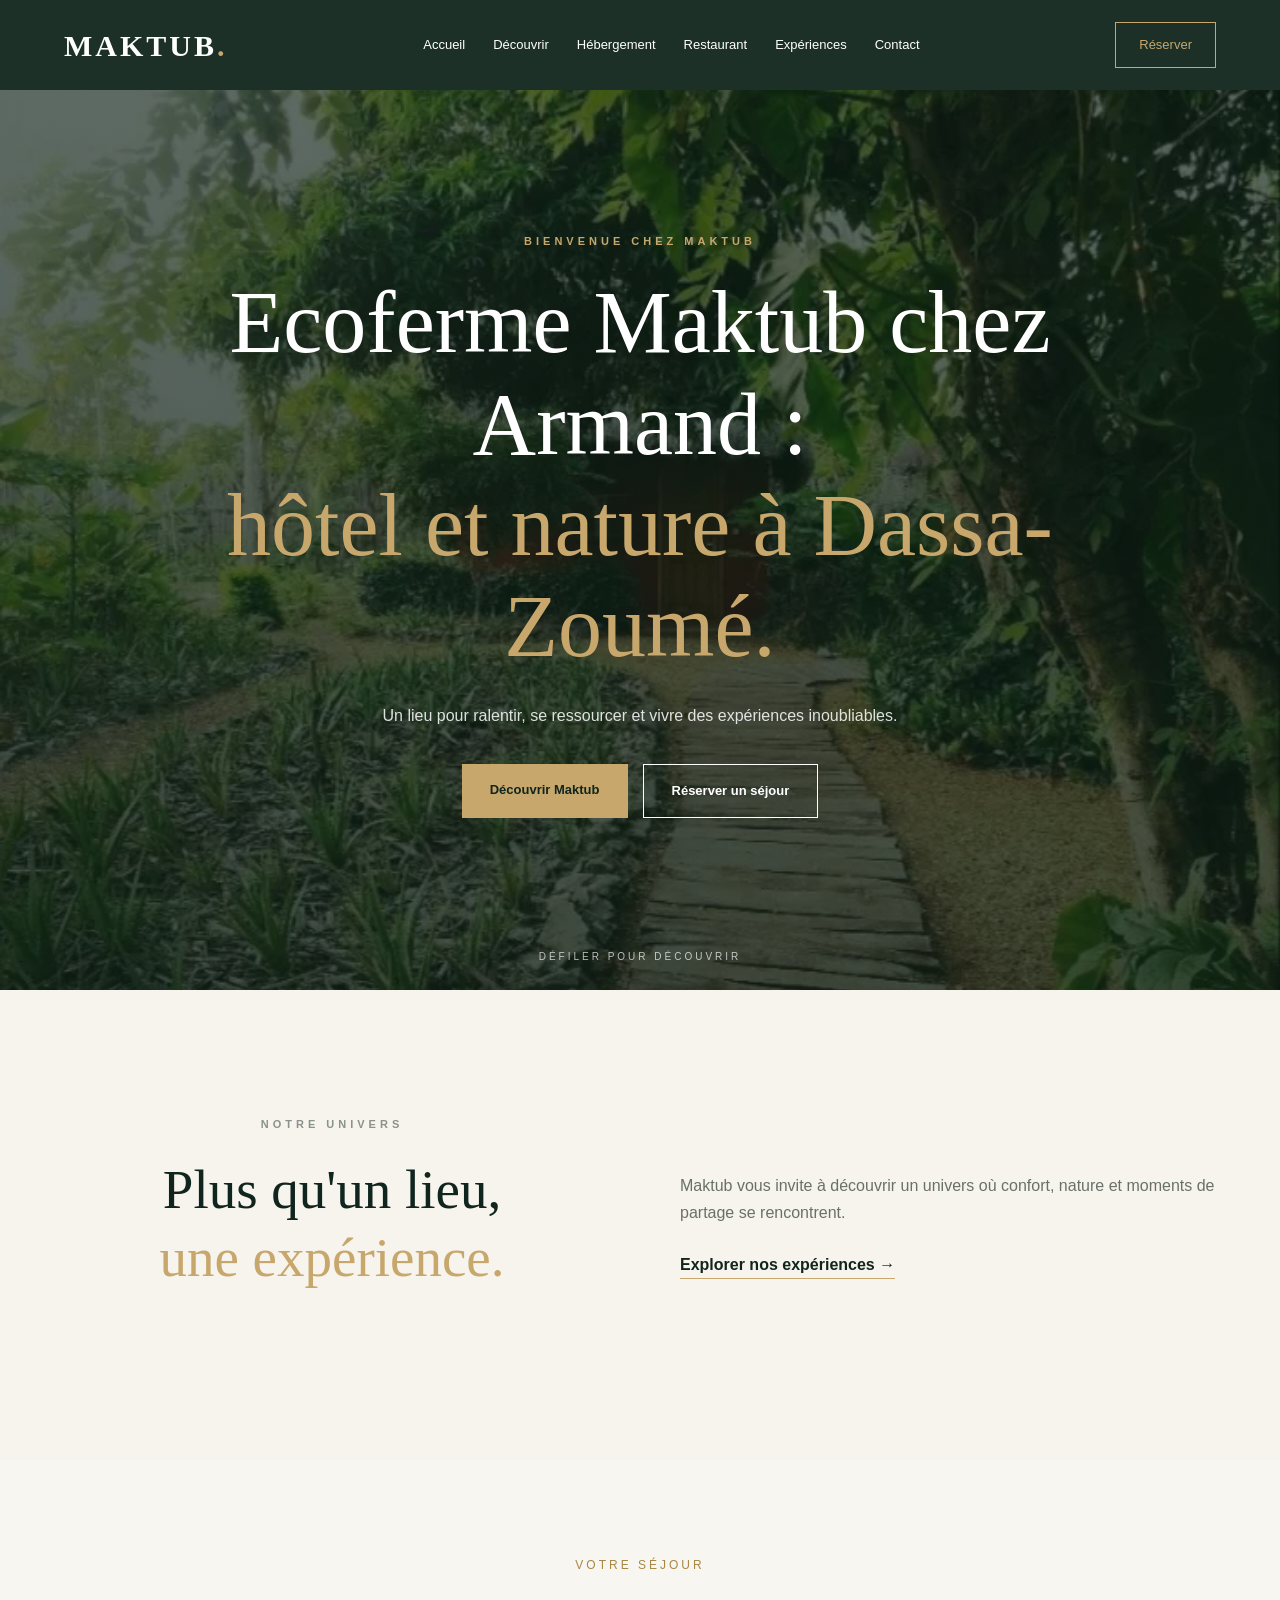
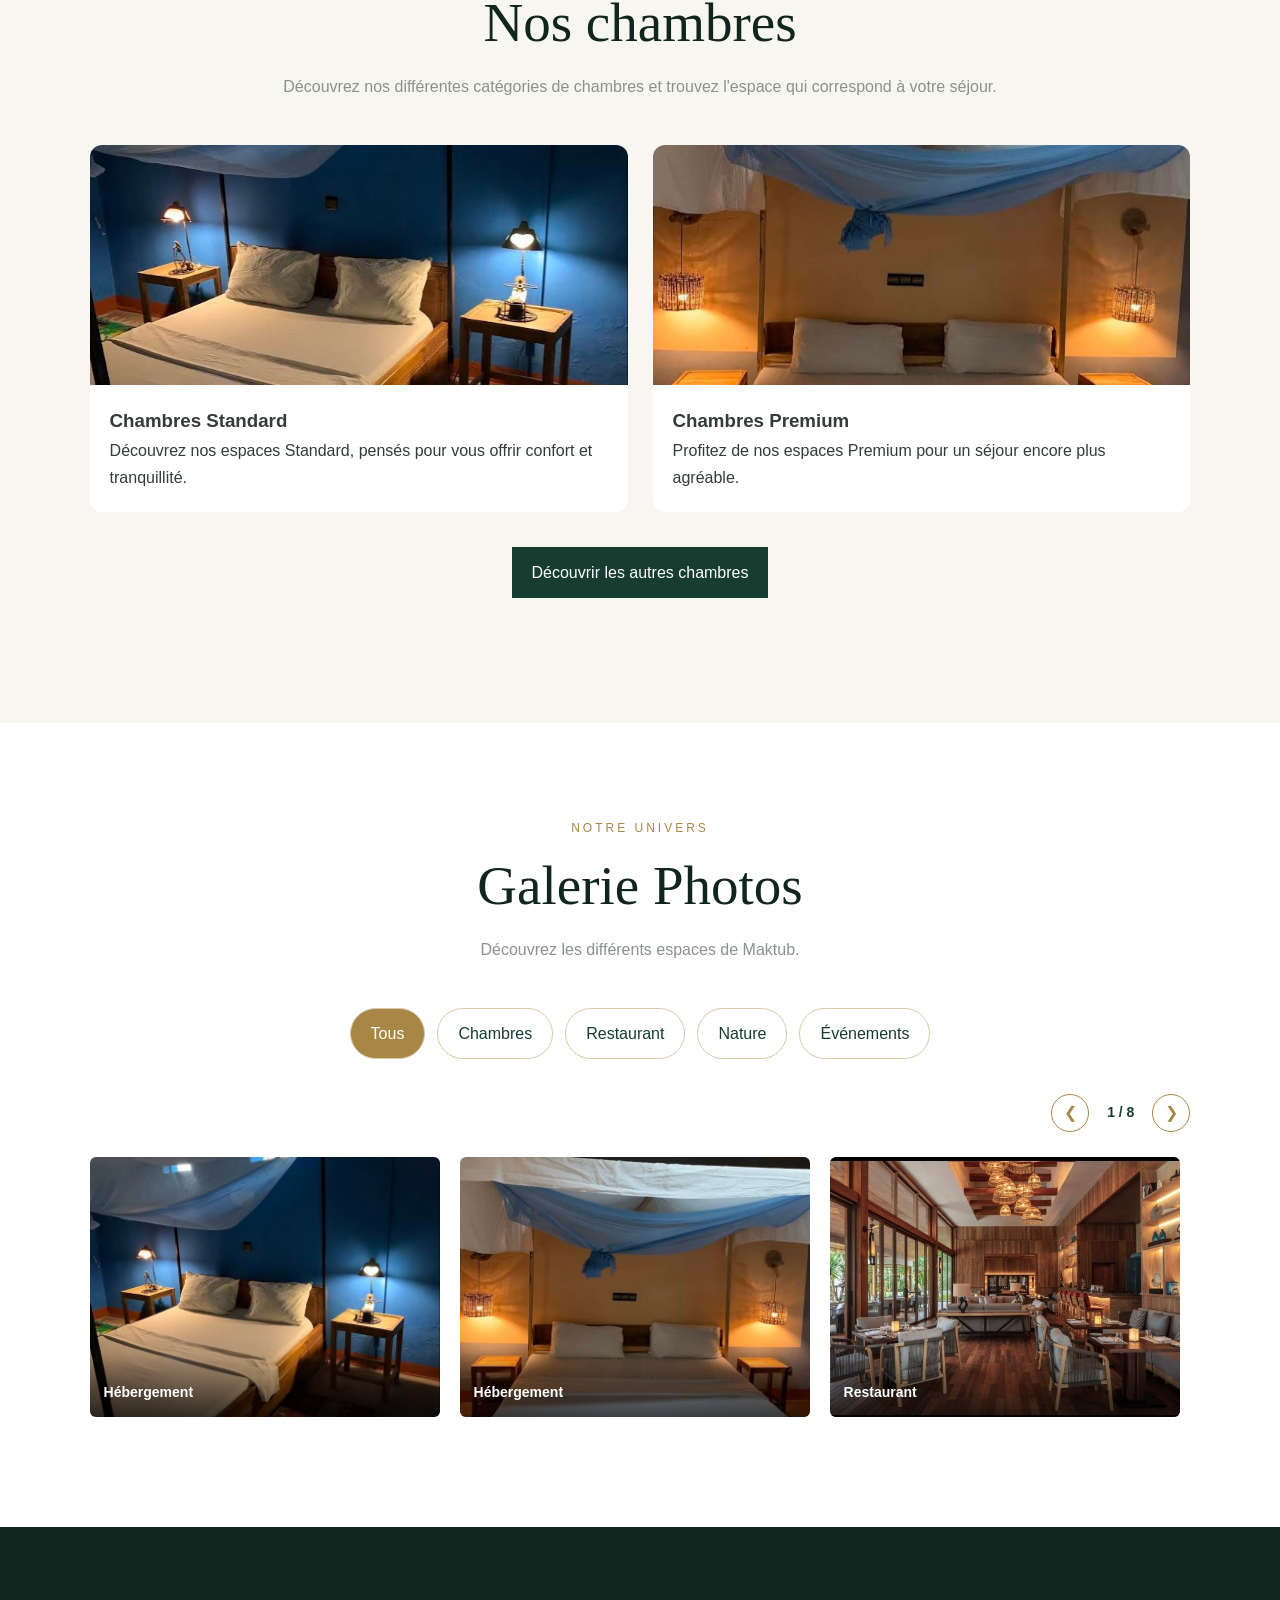
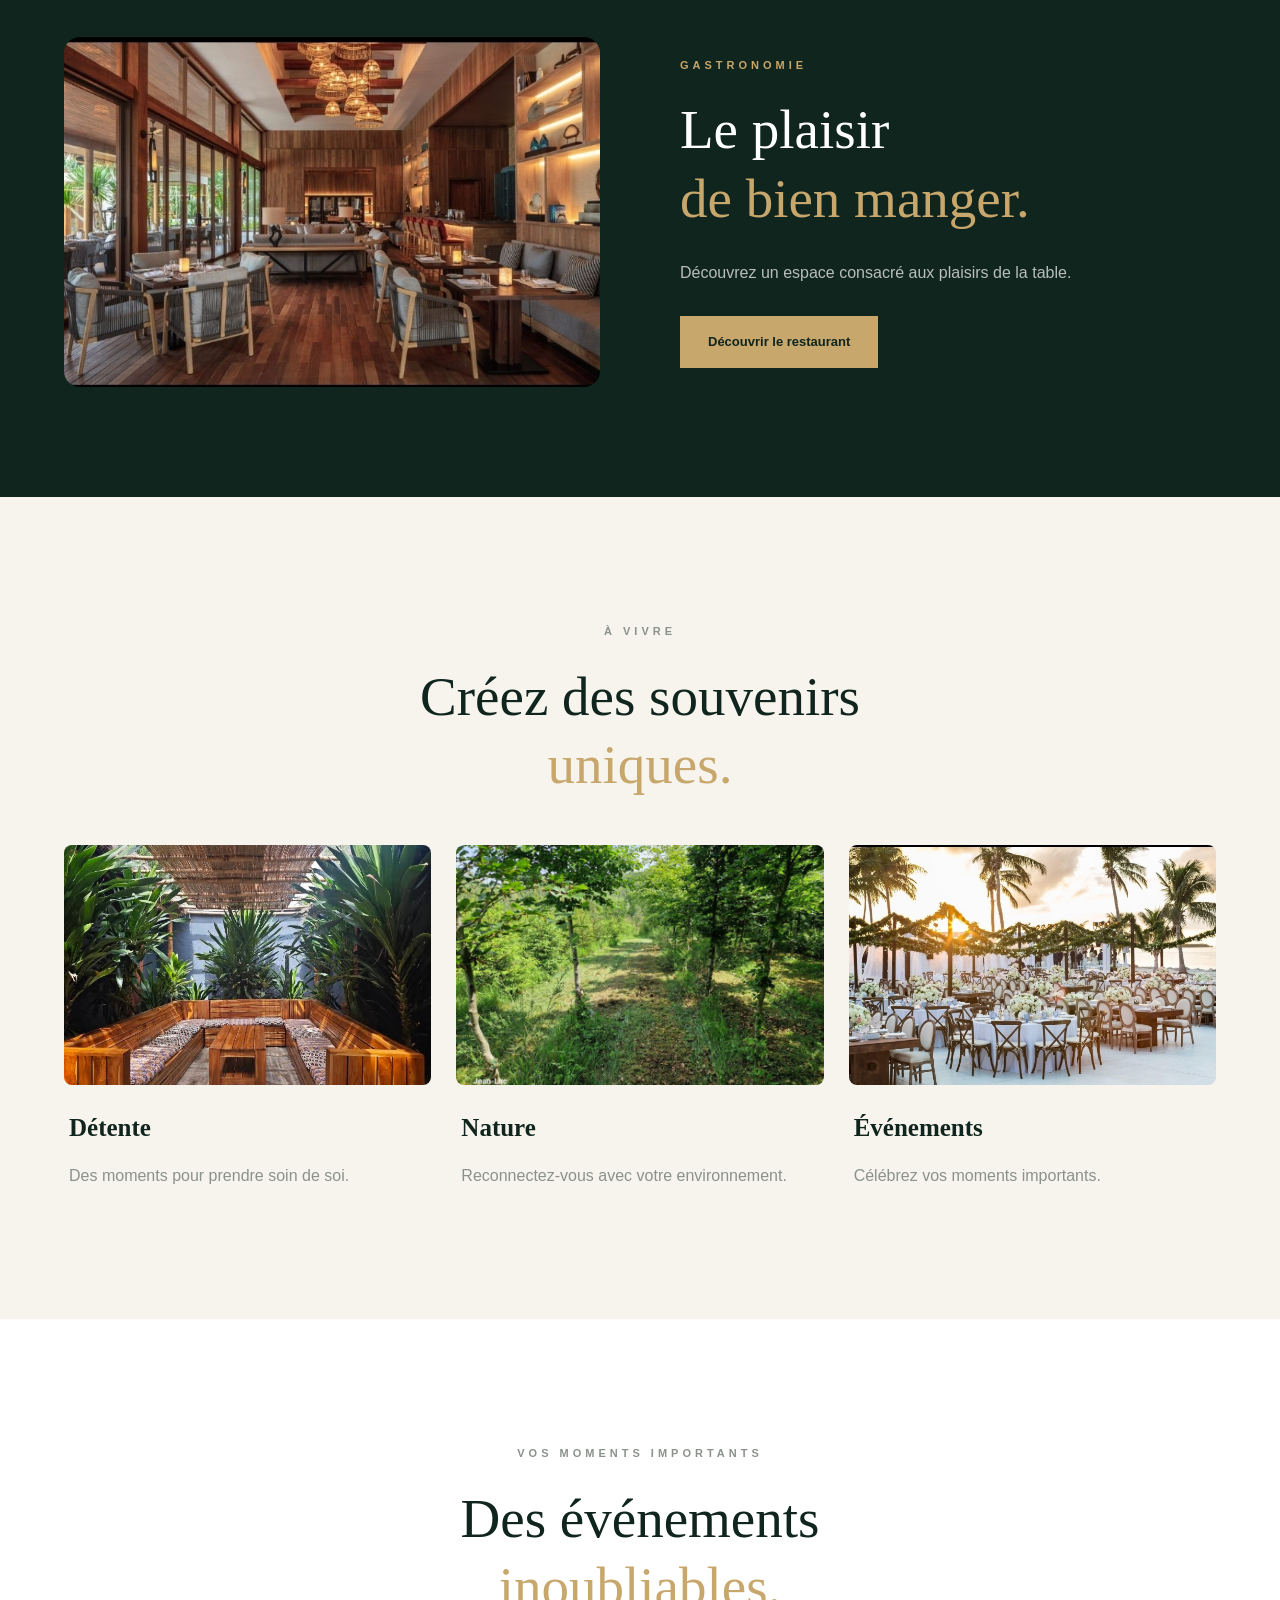
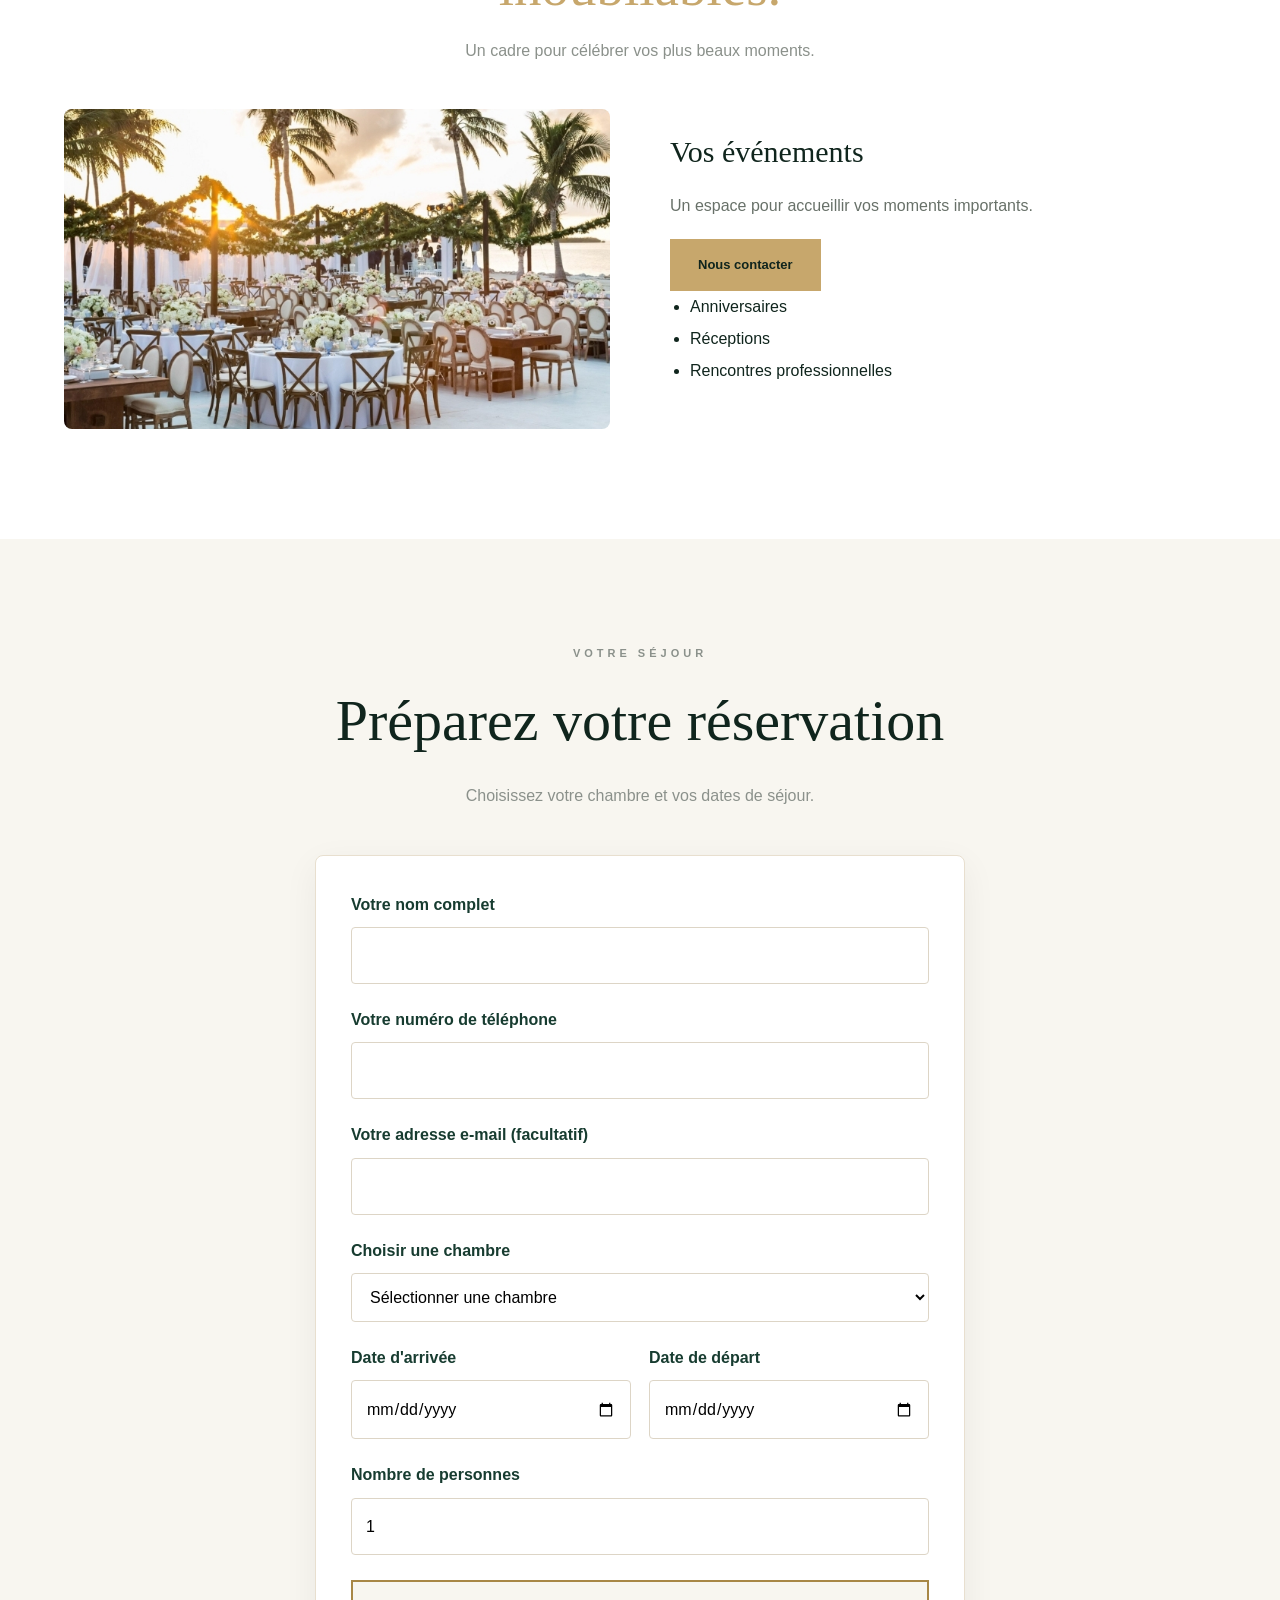
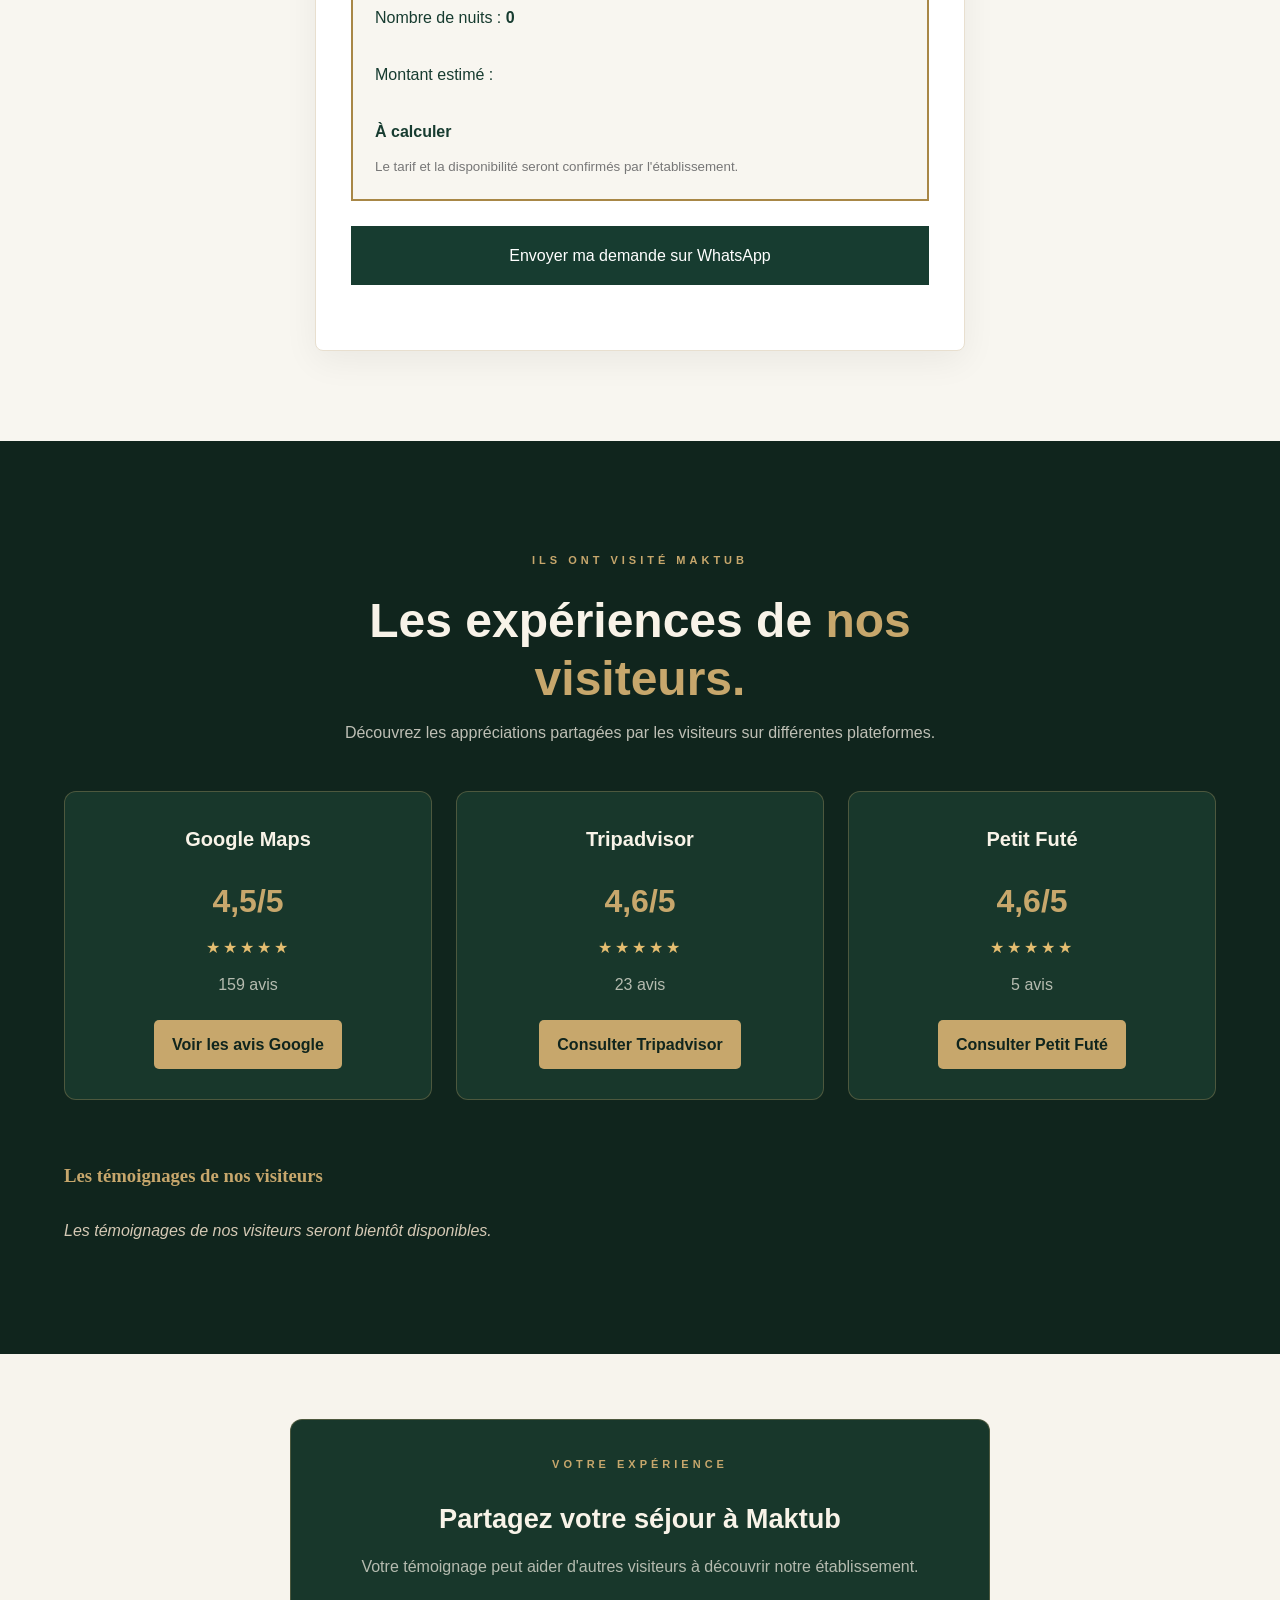
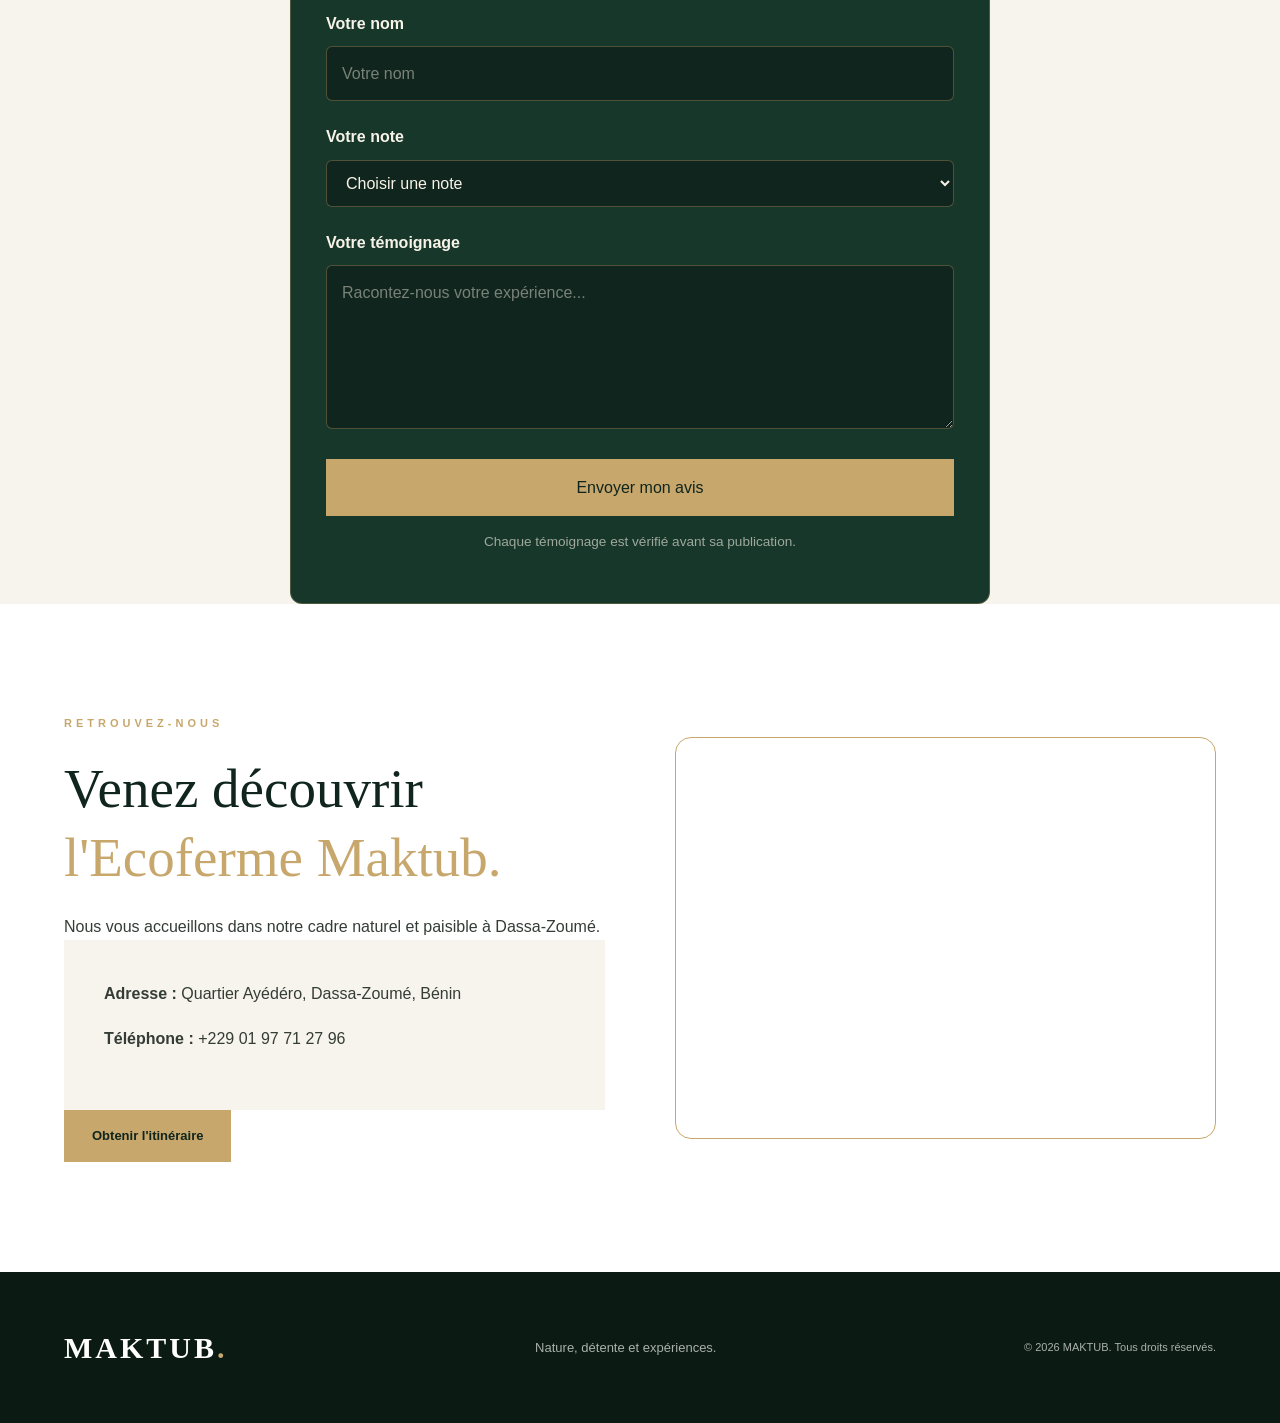
==== commit f0b91210: "Update index.html" ====
--- a/index.html
+++ b/index.html
@@ -5,18 +5,57 @@
 <head>
   <meta charset="UTF-8">
   <meta name="viewport" content="width=device-width, initial-scale=1.0">
-  
-<meta name="google-site-verification" content="IWHfvq8OB6_sRR-JhiAcQ8PMl-fd_I5geQe_WROr3d8" />
+  <meta name="google-site-verification" content="osPnEaecvR5j8atf2wfzJlRC3QeCz09zNyKlK0pbpIU" />
+
    
-<meta name="description" content="Découvrez Ecoferme Maktub hôtel chez Armand à Dassa-Zoumè au Bénin. Un lieu de nature, de détente et d'expériences.">
+<meta name="description" content="Découvrez Ecoferme Maktub chez Armand à Dassa-Zoumè au Bénin. Un lieu de nature, de détente et d'expériences.">
 
 
   <meta name="theme-color" content="#10251d">
 
   <meta name="robots" content="index, follow">
-
-  
-<title>Ecoferme Maktub hôtel chez Armand à Dassa-Zoumè | Nature et détente</title>
+<!-- Adresse officielle de la page -->
+<link
+  rel="canonical"
+  href="https://pprudo882-a11y.github.io/Ecofermedassa/"
+>
+
+<!-- Informations pour WhatsApp et Facebook -->
+<meta property="og:type" content="website">
+
+<meta
+  property="og:title"
+  content="Ecoferme Maktub chez Armand | Dassa-Zoumé"
+>
+
+<meta
+  property="og:description"
+  content="Découvrez l'Ecoferme Maktub chez Armand à Dassa-Zoumé : hébergement, restaurant, piscine et nature au Bénin."
+>
+
+<meta
+  property="og:url"
+  content="https://pprudo882-a11y.github.io/Ecofermedassa/"
+>
+
+<!-- Données structurées de l'établissement -->
+<script type="application/ld+json">
+{
+  "@context": "https://schema.org",
+  "@type": "LodgingBusiness",
+  "name": "Ecoferme Maktub chez Armand",
+  "url": "https://pprudo882-a11y.github.io/Ecofermedassa/",
+  "telephone": "+229 01 97 71 27 96",
+  "address": {
+    "@type": "PostalAddress",
+    "streetAddress": "Quartier Ayédéro",
+    "addressLocality": "Dassa-Zoumé",
+    "addressCountry": "BJ"
+  }
+}
+</script>
+    
+<title>Ecoferme Maktub chez Armand à Dassa-Zoumè | Nature et détente</title>
 
 
   <!-- GOOGLE FONTS -->
@@ -105,9 +144,9 @@
         </p>
 
         <h1>
-          Là où la nature
-          <span>rencontre l'exception.</span>
-        </h1>
+  Ecoferme Maktub chez Armand :
+  <span>hôtel et nature à Dassa-Zoumé.</span>
+</h1>
 
         <p class="hero-description">
           Un lieu pour ralentir, se ressourcer
@@ -533,9 +572,8 @@
     <div class="pool-gallery">
 
       <div class="pool-main-image">
-        <!--images piscine-->
         <img
-          src=""
+          src="images/gallery/piscine.jpg"
           alt="Piscine de l'établissement Maktub"
           loading="lazy"
         >
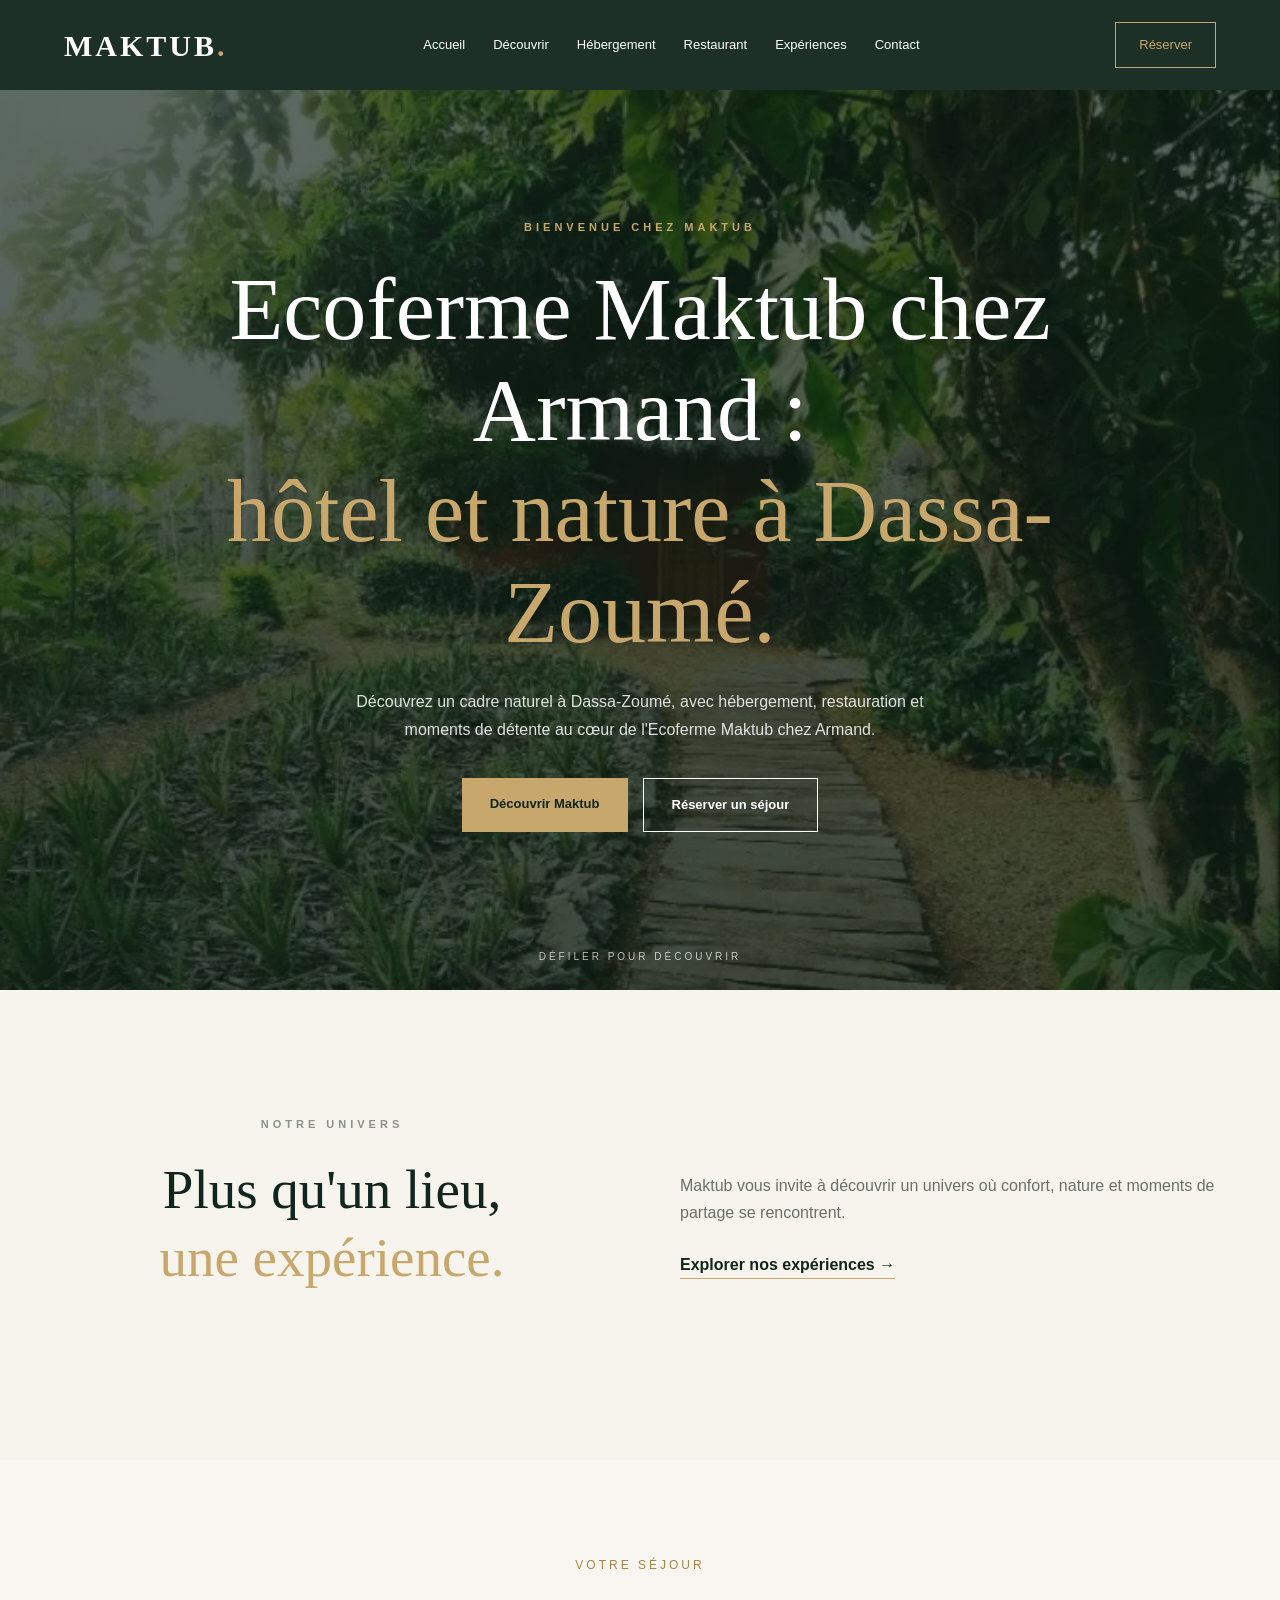
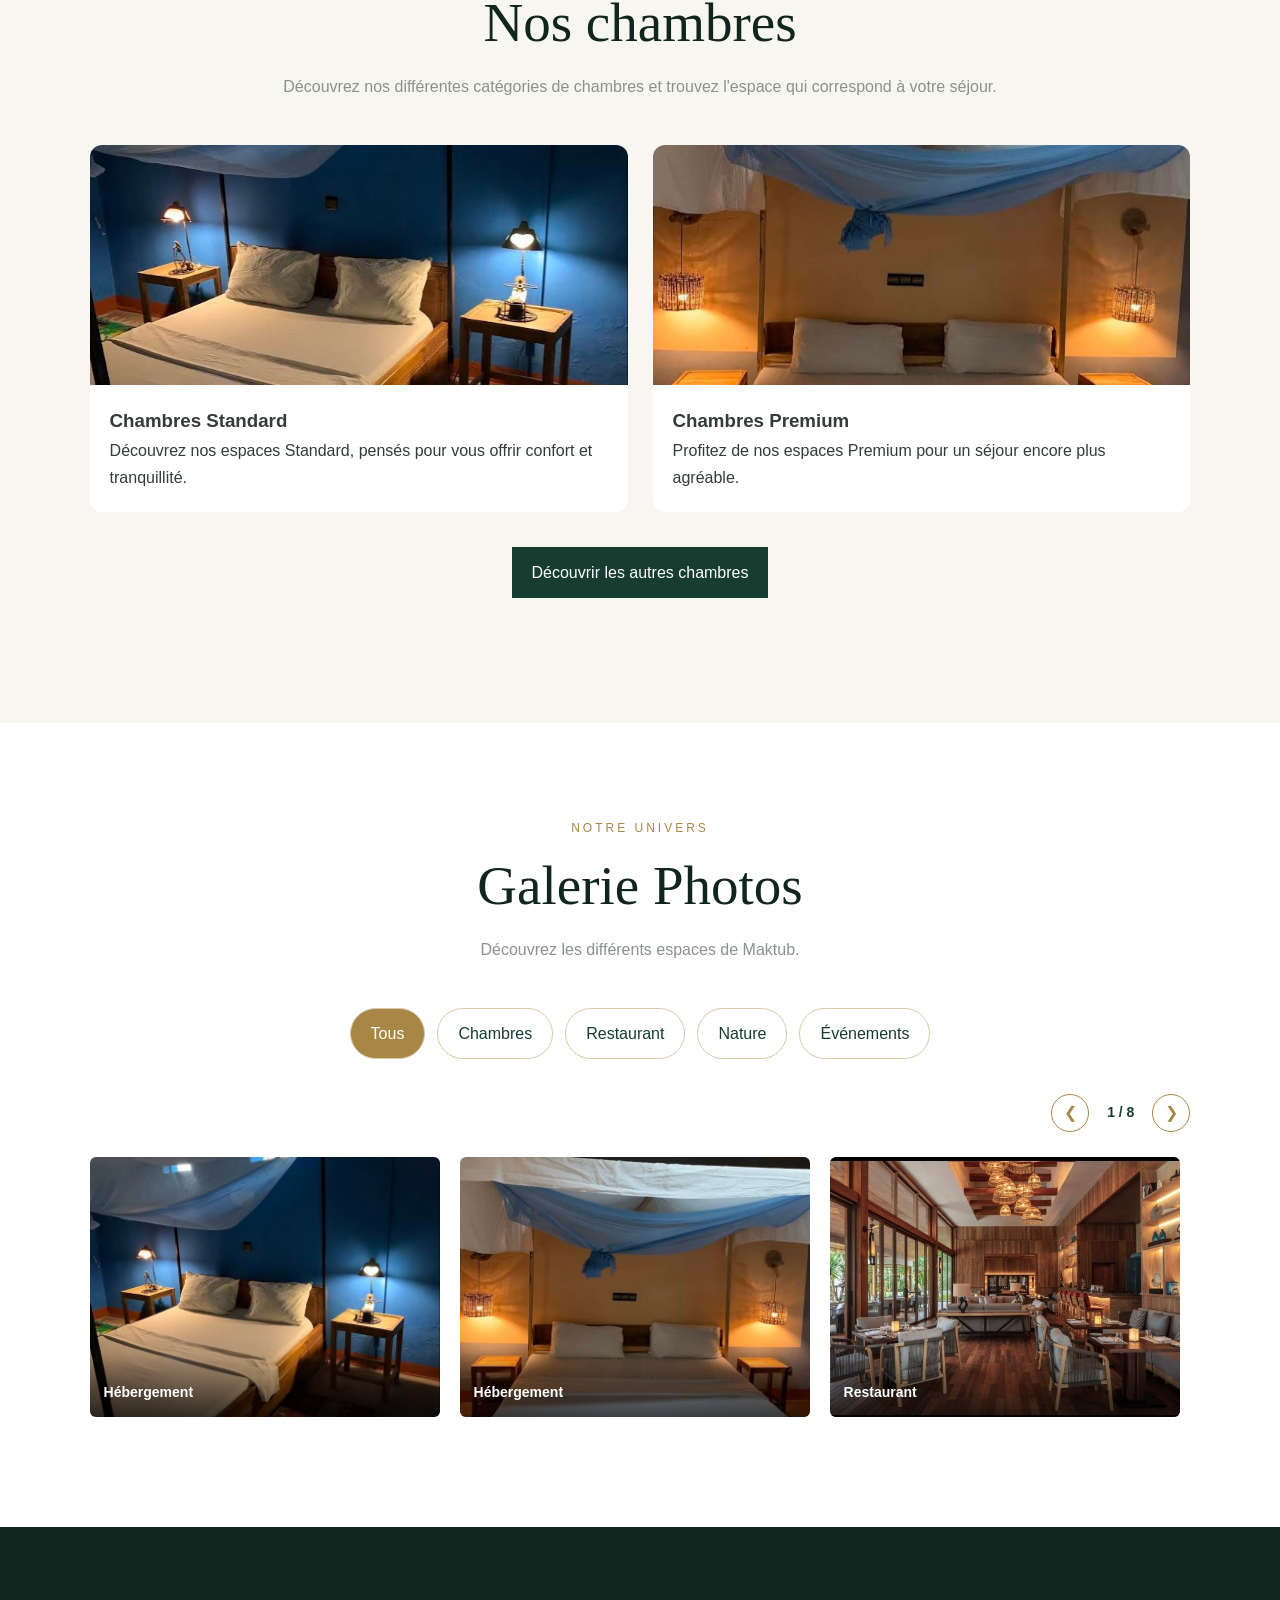
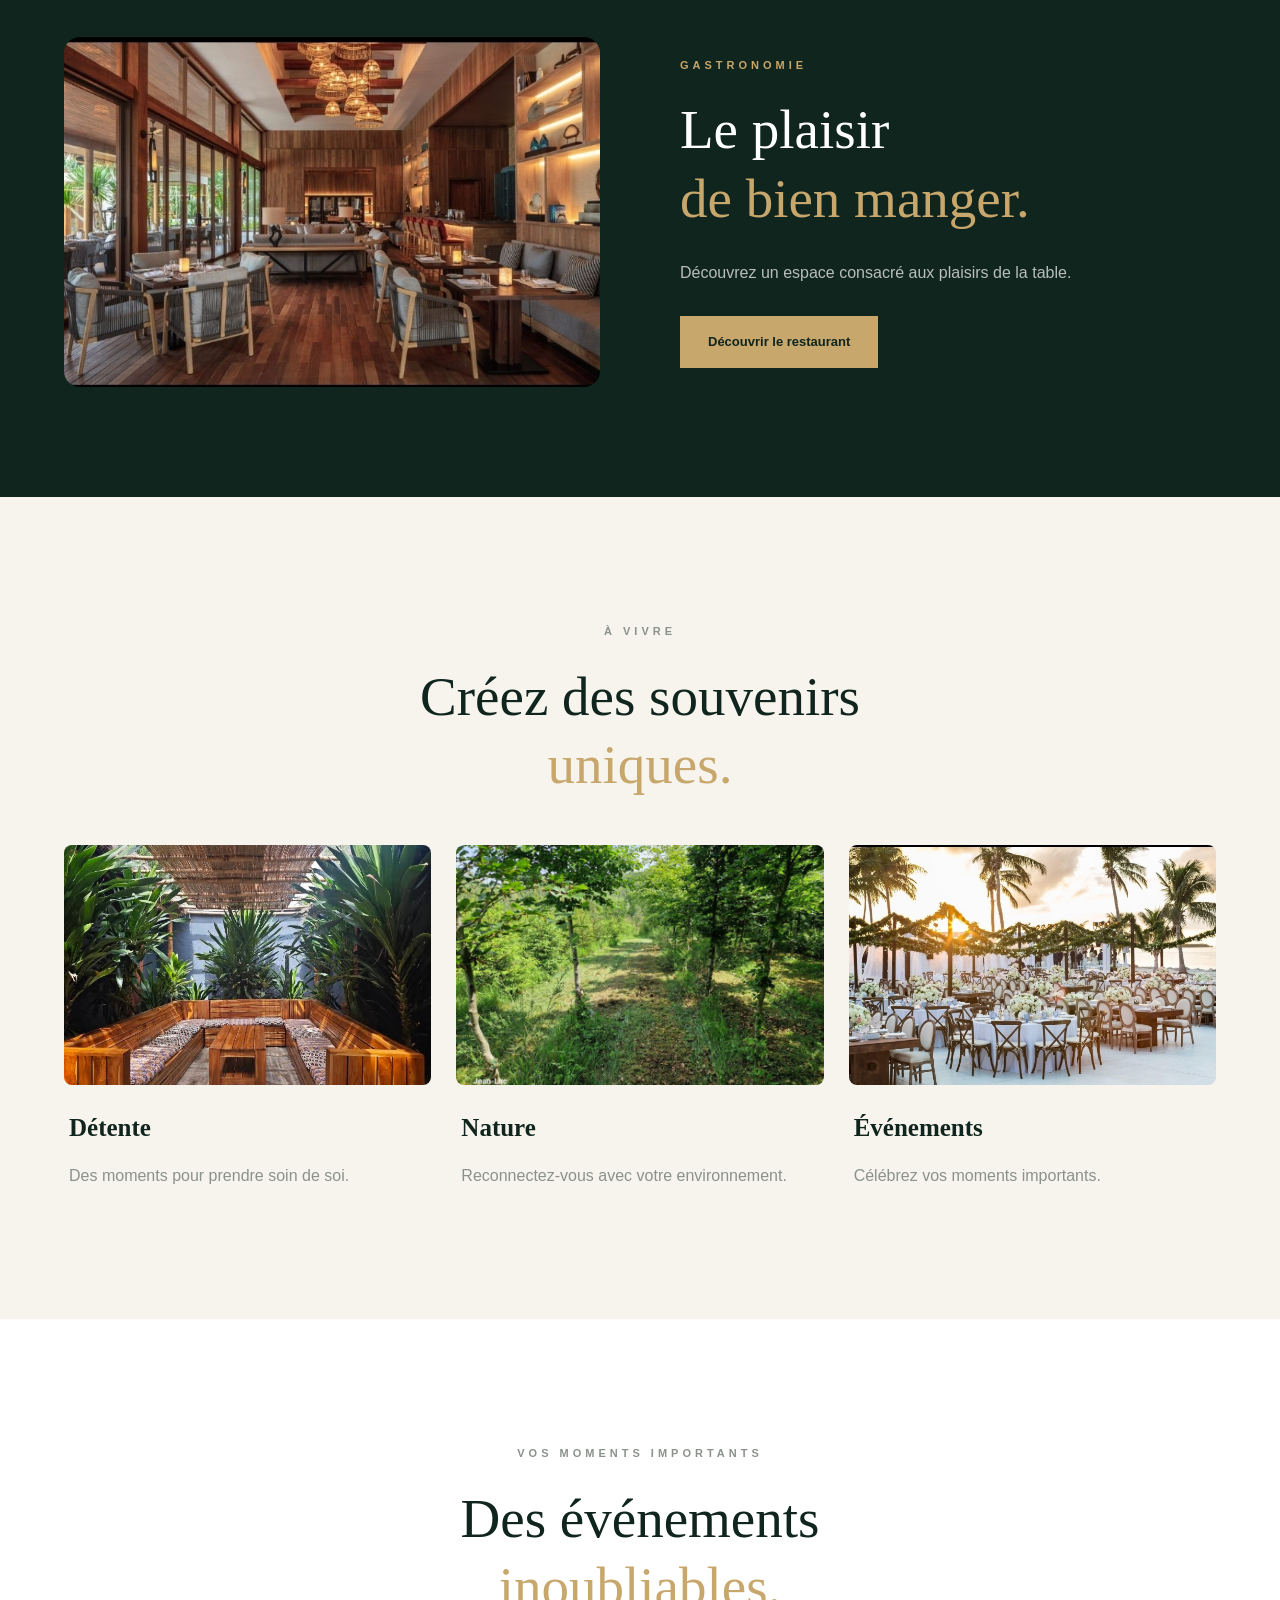
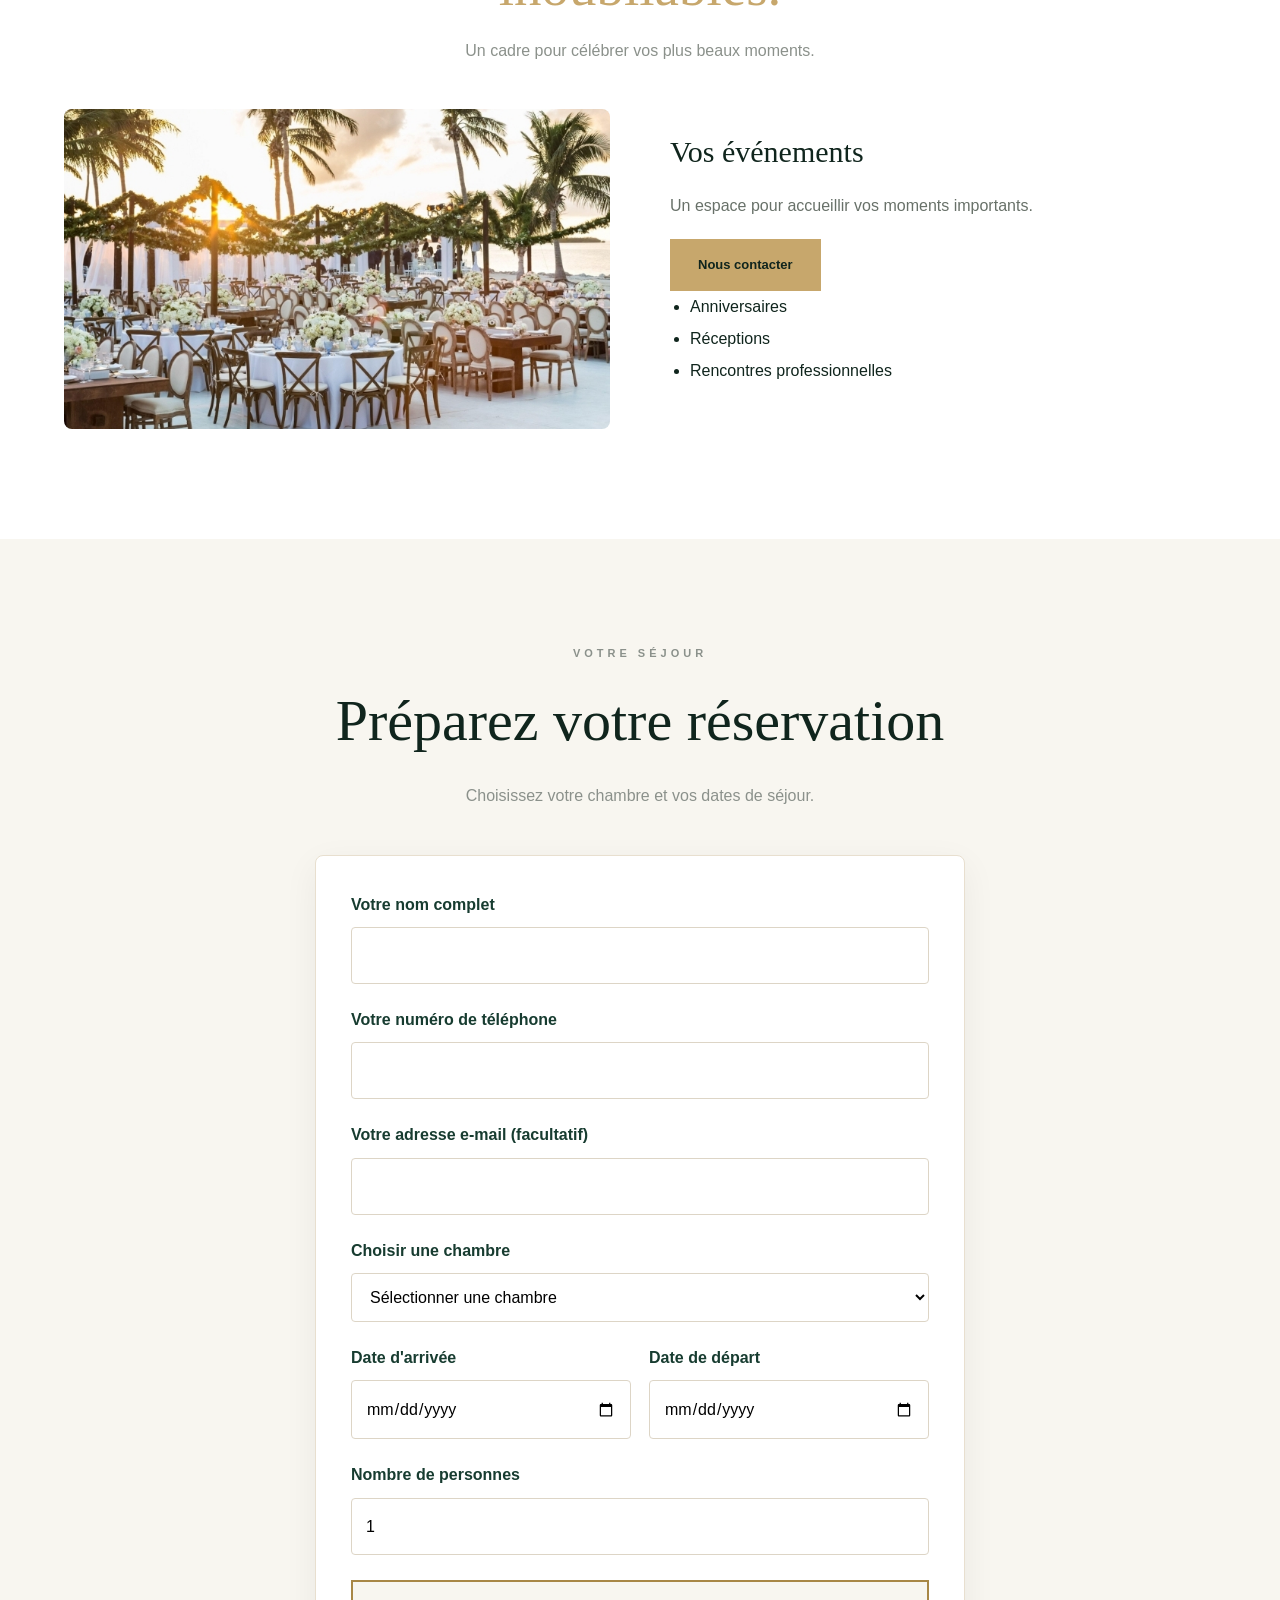
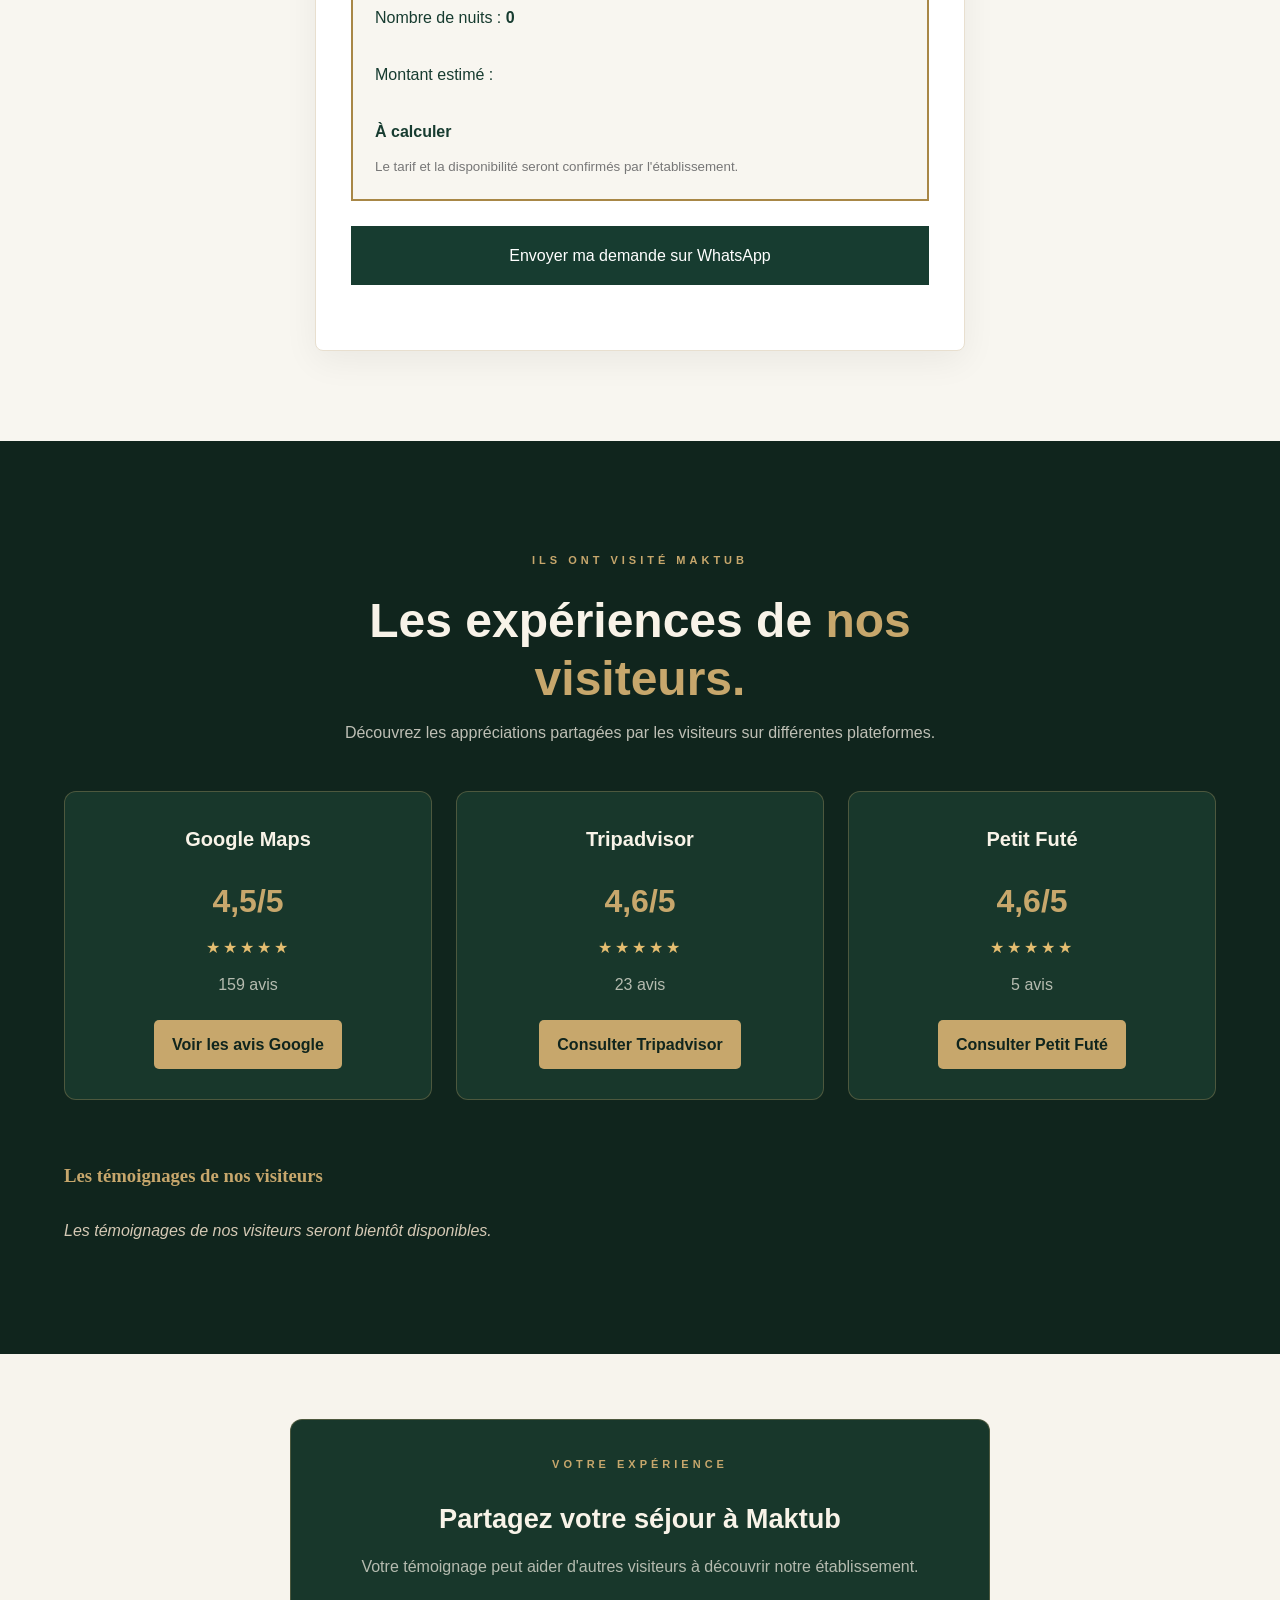
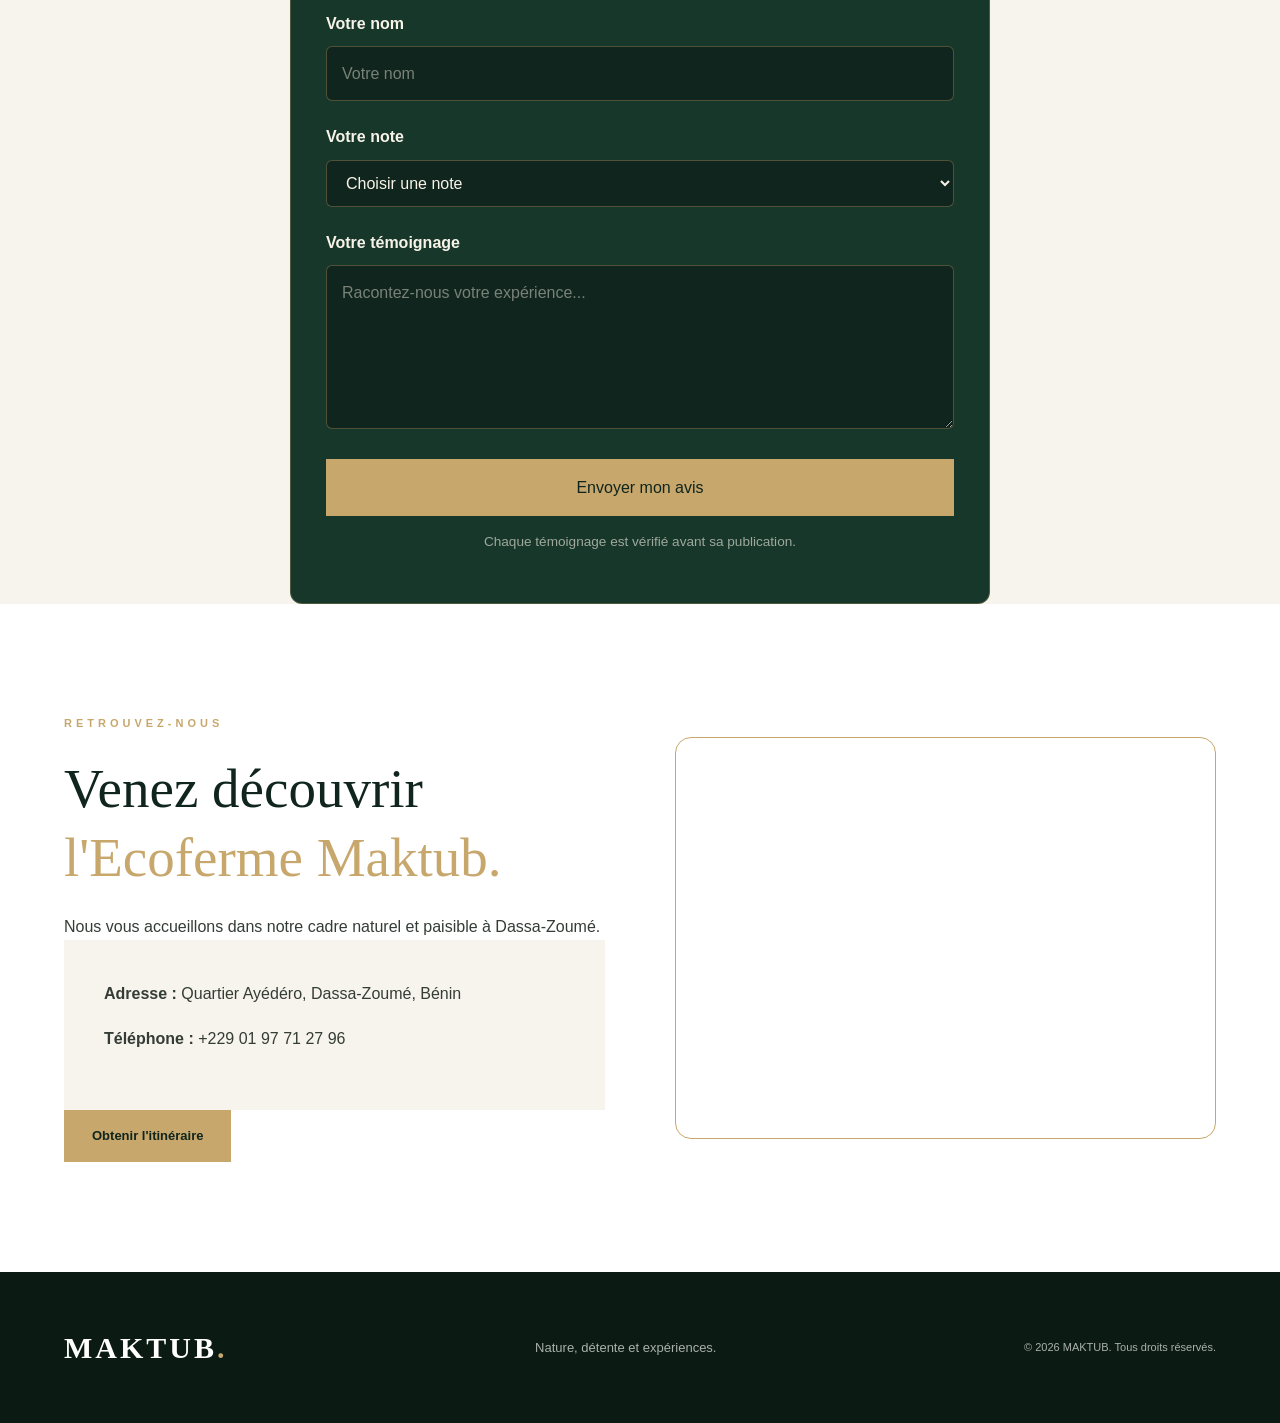
==== commit 522a8b43: "Update index.html" ====
--- a/index.html
+++ b/index.html
@@ -149,9 +149,10 @@
 </h1>
 
         <p class="hero-description">
-          Un lieu pour ralentir, se ressourcer
-          et vivre des expériences inoubliables.
-        </p>
+  Découvrez un cadre naturel à Dassa-Zoumé,
+  avec hébergement, restauration et moments de détente
+  au cœur de l'Ecoferme Maktub chez Armand.
+</p>
 
         <div class="hero-actions">
 
